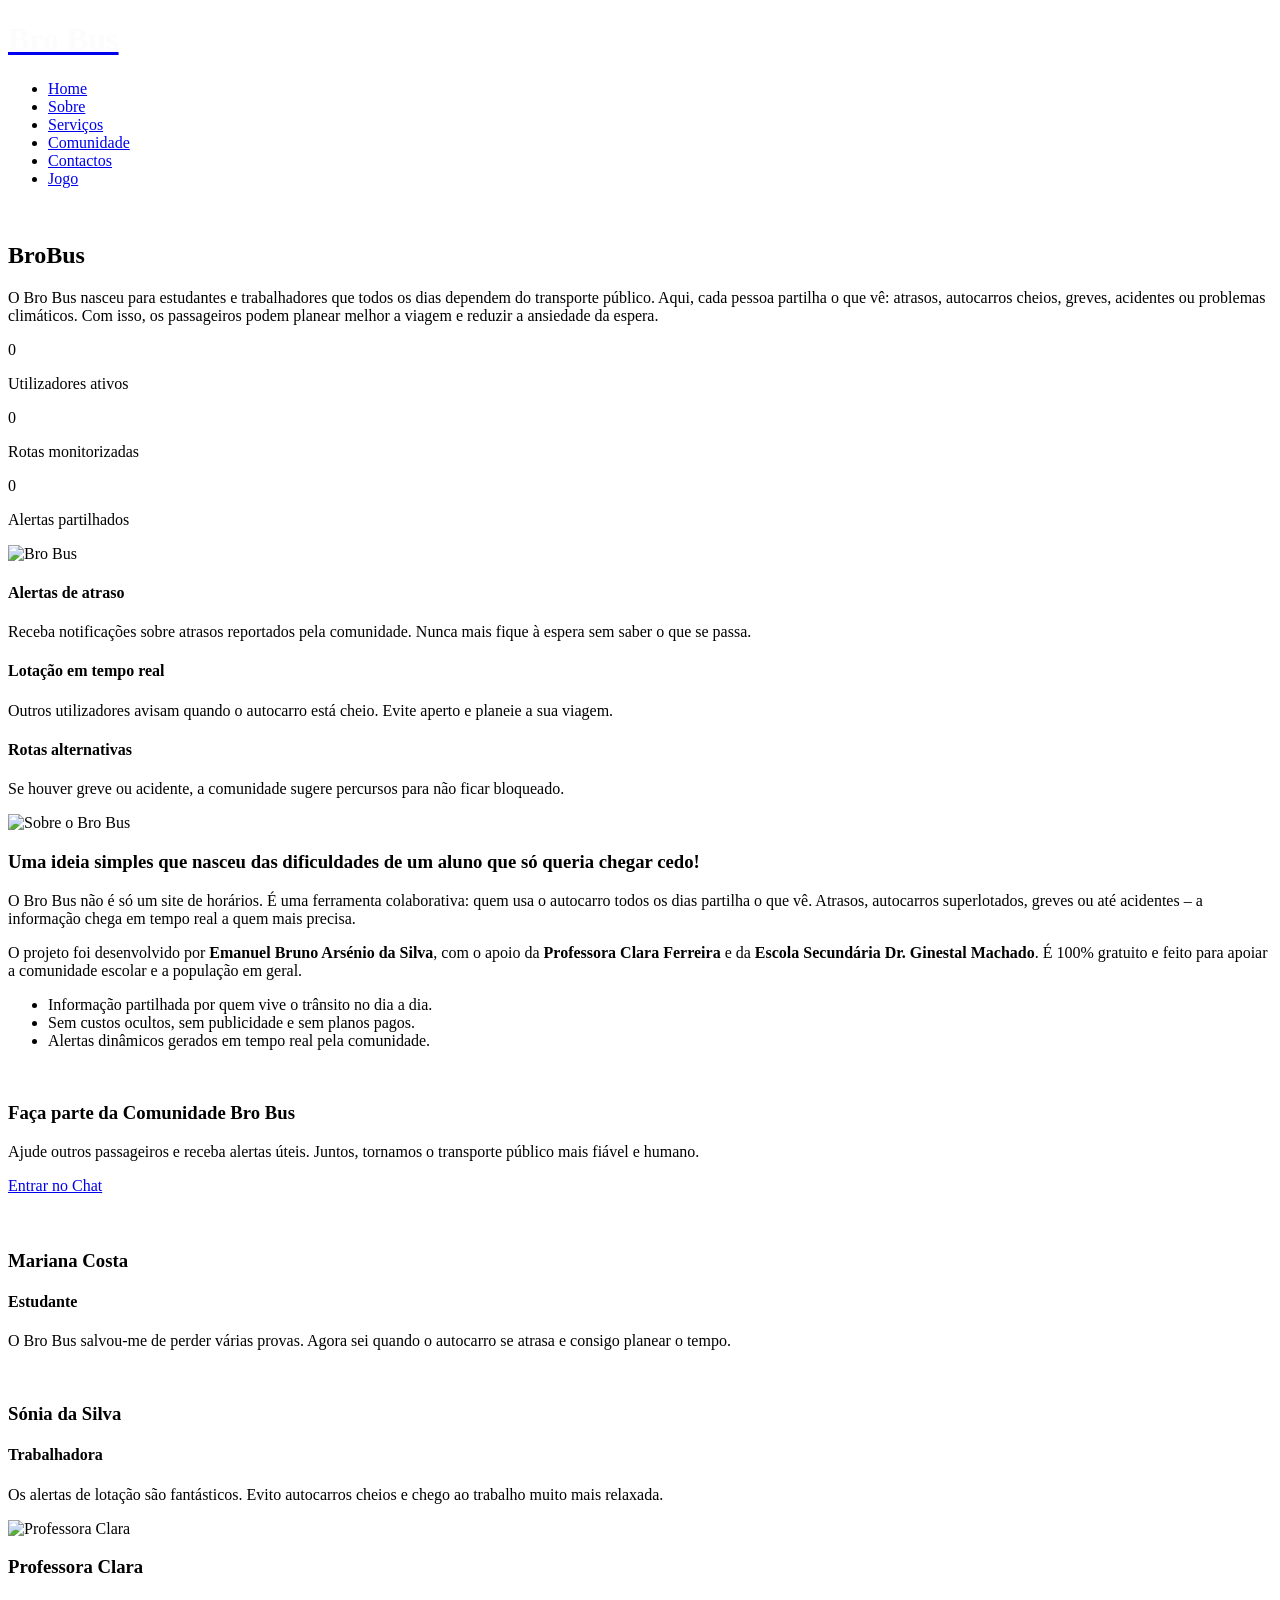
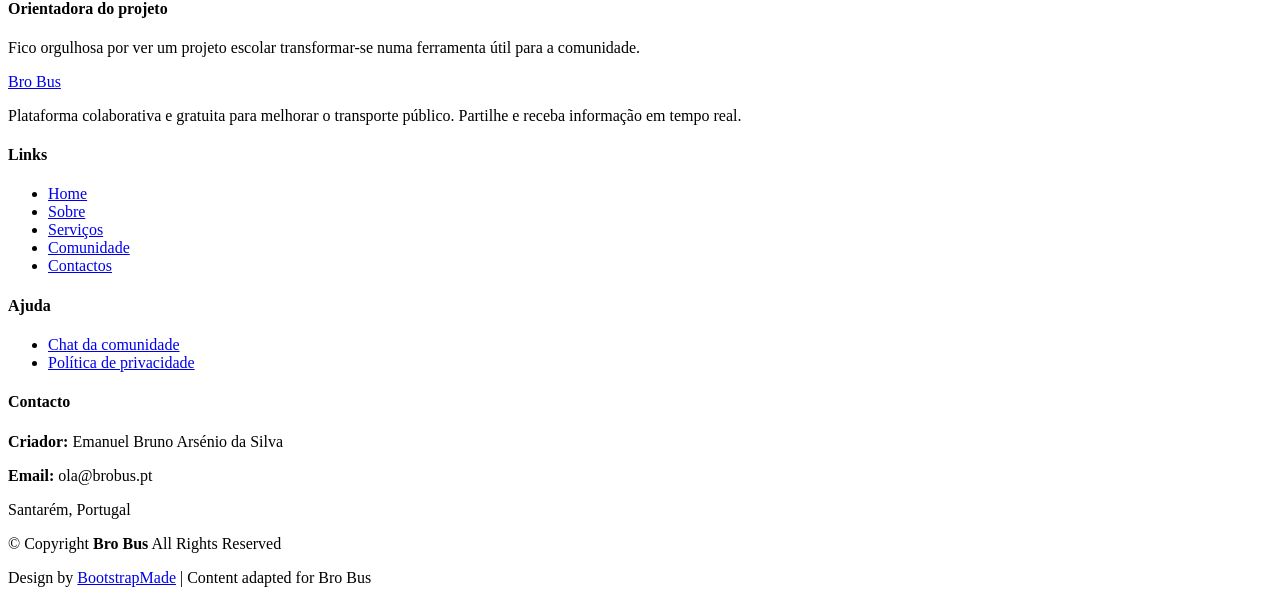
==== index.html @ 73ca7500 "Add files via upload" ====
<!DOCTYPE html>
<html lang="pt">
<head>
  <meta charset="utf-8">
  <meta content="width=device-width, initial-scale=1.0" name="viewport">
  <title>Bro Bus - Mobilidade colaborativa</title>
  <meta name="description" content="Bro Bus: plataforma colaborativa para partilhar informação sobre autocarros em tempo real. Gratuito e para todos.">
  <meta name="keywords" content="autocarro, atrasos, lotação, estudantes, trabalhadores, comunidade">

  <link href="assets/img/favicon.png" rel="icon">
  <link href="assets/img/apple-touch-icon.png" rel="apple-touch-icon">

  <link href="https://fonts.googleapis.com" rel="preconnect">
  <link href="https://fonts.gstatic.com" rel="preconnect" crossorigin>
  <link href="https://fonts.googleapis.com/css2?family=Roboto:ital,wght@0,100;0,300;0,400;0,500;0,700;0,900;1,100;1,300;1,400;1,500;1,700;1,900&family=Poppins:ital,wght@0,100;0,200;0,300;0,400;0,500;0,600;0,700;0,800;0,900;1,100;1,200;1,300;1,400;1,500;1,600;1,700;1,800;1,900&display=swap" rel="stylesheet">

  <link href="assets/vendor/bootstrap/css/bootstrap.min.css" rel="stylesheet">
  <link href="assets/vendor/bootstrap-icons/bootstrap-icons.css" rel="stylesheet">
  <link href="assets/vendor/aos/aos.css" rel="stylesheet">
  <link href="assets/vendor/fontawesome-free/css/all.min.css" rel="stylesheet">
  <link href="assets/vendor/glightbox/css/glightbox.min.css" rel="stylesheet">
  <link href="assets/vendor/swiper/swiper-bundle.min.css" rel="stylesheet">

  <link href="assets/css/main.css" rel="stylesheet">
</head>

<body class="index-page">

  <header id="header" class="header d-flex align-items-center fixed-top">
    <div class="container-fluid container-xl position-relative d-flex align-items-center">
      <a href="index.html" class="logo d-flex align-items-center me-auto">
        <h1 class="sitename" style="color: rgb(252, 252, 253);">Bro Bus</h1>
      </a>

      <nav id="navmenu" class="navmenu">
        <ul>
          <li><a href="index.html" class="active">Home</a></li>
          <li><a href="about.html">Sobre</a></li>
          <li><a href="services.html">Serviços</a></li>
          <li><a href="pricing.html">Comunidade</a></li>
          <li><a href="contact.html">Contactos</a></li>
          <li><a href="game.html">Jogo</a></li>
        </ul>
        <i class="mobile-nav-toggle d-xl-none bi bi-list"></i>
      </nav>
    </div>
  </header>

  <main class="main">

    <section id="hero" class="hero section dark-background">
      <img src="assets/img/world-dotted-map.png" alt="" class="hero-bg" data-aos="fade-in">
      <div class="container">
        <div class="row gy-4 d-flex justify-content-between">
          <div class="col-lg-6 order-2 order-lg-1 d-flex flex-column justify-content-center">
            <h2 data-aos="fade-up">BroBus</h2>
            <p data-aos="fade-up" data-aos-delay="100">O Bro Bus nasceu para estudantes e trabalhadores que todos os dias dependem do transporte público. Aqui, cada pessoa partilha o que vê: atrasos, autocarros cheios, greves, acidentes ou problemas climáticos. Com isso, os passageiros podem planear melhor a viagem e reduzir a ansiedade da espera.</p>
            <div class="row gy-4" data-aos="fade-up" data-aos-delay="300">
              <div class="col-lg-3 col-6">
                <div class="stats-item text-center w-100">
                  <span data-purecounter-start="0" data-purecounter-end="0" data-purecounter-duration="2" class="purecounter">0</span>
                  <p>Utilizadores ativos</p>
                </div>
              </div>
              <div class="col-lg-3 col-6">
                <div class="stats-item text-center w-100">
                  <span data-purecounter-start="0" data-purecounter-end="0" data-purecounter-duration="2" class="purecounter">0</span>
                  <p>Rotas monitorizadas</p>
                </div>
              </div>
              <div class="col-lg-3 col-6">
                <div class="stats-item text-center w-100">
                  <span data-purecounter-start="0" data-purecounter-end="0" data-purecounter-duration="2" class="purecounter">0</span>
                  <p>Alertas partilhados</p>
                </div>
              </div>
            </div>
          </div>
          <div class="col-lg-5 order-1 order-lg-2 hero-img" data-aos="zoom-out">
            <img src="assets/img/hero-img.svg" class="img-fluid" alt="Bro Bus">
          </div>
        </div>
      </div>
    </section>

    <section id="featured-services" class="featured-services section">
      <div class="container">
        <div class="row gy-4">
          <div class="col-lg-4 col-md-6 service-item d-flex" data-aos="fade-up" data-aos-delay="100">
            <div class="icon flex-shrink-0"><i class="fa-solid fa-bell"></i></div>
            <div>
              <h4 class="title">Alertas de atraso</h4>
              <p>Receba notificações sobre atrasos reportados pela comunidade. Nunca mais fique à espera sem saber o que se passa.</p>
              <a href="services.html" class="readmore stretched-link"><i class="bi bi-arrow-right"></i></a>
            </div>
          </div>
          <div class="col-lg-4 col-md-6 service-item d-flex" data-aos="fade-up" data-aos-delay="200">
            <div class="icon flex-shrink-0"><i class="fa-solid fa-people-group"></i></div>
            <div>
              <h4 class="title">Lotação em tempo real</h4>
              <p>Outros utilizadores avisam quando o autocarro está cheio. Evite aperto e planeie a sua viagem.</p>
              <a href="services.html" class="readmore stretched-link"><i class="bi bi-arrow-right"></i></a>
            </div>
          </div>
          <div class="col-lg-4 col-md-6 service-item d-flex" data-aos="fade-up" data-aos-delay="300">
            <div class="icon flex-shrink-0"><i class="fa-solid fa-route"></i></div>
            <div>
              <h4 class="title">Rotas alternativas</h4>
              <p>Se houver greve ou acidente, a comunidade sugere percursos para não ficar bloqueado.</p>
              <a href="services.html" class="readmore stretched-link"><i class="bi bi-arrow-right"></i></a>
            </div>
          </div>
        </div>
      </div>
    </section>

    <section id="about" class="about section">
      <div class="container">
        <div class="row gy-4">
          <div class="col-lg-6 position-relative align-self-start order-lg-last order-first" data-aos="fade-up" data-aos-delay="200">
            <img src="assets/img/about.jpg" class="img-fluid" alt="Sobre o Bro Bus">
          </div>
          <div class="col-lg-6 content order-last order-lg-first" data-aos="fade-up" data-aos-delay="100">
            <h3>Uma ideia simples que nasceu das dificuldades de um aluno que só queria chegar cedo!</h3>
            <p>
              O Bro Bus não é só um site de horários. É uma ferramenta colaborativa: quem usa o autocarro todos os dias partilha o que vê. Atrasos, autocarros superlotados, greves ou até acidentes – a informação chega em tempo real a quem mais precisa.
            </p>
            <p>
              O projeto foi desenvolvido por <strong>Emanuel Bruno Arsénio da Silva</strong>, com o apoio da <strong>Professora Clara Ferreira</strong> e da <strong>Escola Secundária Dr. Ginestal Machado</strong>. É 100% gratuito e feito para apoiar a comunidade escolar e a população em geral.
            </p>
            <ul>
              <li><i class="bi bi-diagram-3"></i> <span>Informação partilhada por quem vive o trânsito no dia a dia.</span></li>
              <li><i class="bi bi-fullscreen-exit"></i> <span>Sem custos ocultos, sem publicidade e sem planos pagos.</span></li>
              <li><i class="bi bi-broadcast"></i> <span>Alertas dinâmicos gerados em tempo real pela comunidade.</span></li>
            </ul>
          </div>
        </div>
      </div>
    </section>

    <section id="call-to-action" class="call-to-action section dark-background">
      <img src="assets/img/cta-bg.jpg" alt="">
      <div class="container">
        <div class="row justify-content-center" data-aos="zoom-in" data-aos-delay="100">
          <div class="col-xl-10">
            <div class="text-center">
              <h3>Faça parte da Comunidade Bro Bus</h3>
              <p>Ajude outros passageiros e receba alertas úteis. Juntos, tornamos o transporte público mais fiável e humano.</p>
              <a class="cta-btn" href="pricing.html">Entrar no Chat</a>
            </div>
          </div>
        </div>
      </div>
    </section>

    <section id="testimonials" class="testimonials section dark-background">
      <img src="assets/img/testimonials-bg.jpg" class="testimonials-bg" alt="">
      <div class="container" data-aos="fade-up" data-aos-delay="100">
        <div class="swiper init-swiper">
          <script type="application/json" class="swiper-config">
            {
              "loop": true,
              "speed": 600,
              "autoplay": {
                "delay": 5000
              },
              "slidesPerView": "auto",
              "pagination": {
                "el": ".swiper-pagination",
                "type": "bullets",
                "clickable": true
              }
            }
          </script>
          <div class="swiper-wrapper">
            <div class="swiper-slide">
              <div class="testimonial-item">
                <img src="assets/img/testimonials/testimonials-1.jpg" class="testimonial-img" alt="">
                <h3>Mariana Costa</h3>
                <h4>Estudante</h4>
                <div class="stars"><i class="bi bi-star-fill"></i><i class="bi bi-star-fill"></i><i class="bi bi-star-fill"></i><i class="bi bi-star-fill"></i><i class="bi bi-star-fill"></i></div>
                <p><i class="bi bi-quote quote-icon-left"></i> <span>O Bro Bus salvou-me de perder várias provas. Agora sei quando o autocarro se atrasa e consigo planear o tempo.</span> <i class="bi bi-quote quote-icon-right"></i></p>
              </div>
            </div>
            <div class="swiper-slide">
              <div class="testimonial-item">
                <img src="assets/img/testimonials/testimonials-2.jpg" class="testimonial-img" alt="">
                <h3>Sónia da Silva</h3>
                <h4>Trabalhadora</h4>
                <div class="stars"><i class="bi bi-star-fill"></i><i class="bi bi-star-fill"></i><i class="bi bi-star-fill"></i><i class="bi bi-star-fill"></i><i class="bi bi-star-fill"></i></div>
                <p><i class="bi bi-quote quote-icon-left"></i> <span>Os alertas de lotação são fantásticos. Evito autocarros cheios e chego ao trabalho muito mais relaxada.</span> <i class="bi bi-quote quote-icon-right"></i></p>
              </div>
            </div>
           <div class="swiper-slide">
              <div class="testimonial-item">
                <img src="assets/img/testimonials/clara,jpeg.jpeg" class="testimonial-img" alt="Professora Clara">
                <h3>Professora Clara</h3>
                <h4>Orientadora do projeto</h4>
                <div class="stars"><i class="bi bi-star-fill"></i><i class="bi bi-star-fill"></i><i class="bi bi-star-fill"></i><i class="bi bi-star-fill"></i><i class="bi bi-star-fill"></i></div>
                <p><i class="bi bi-quote quote-icon-left"></i> <span>Fico orgulhosa por ver um projeto escolar transformar-se numa ferramenta útil para a comunidade.</span> <i class="bi bi-quote quote-icon-right"></i></p>
              </div>
            
            </div>
          </div>
          <div class="swiper-pagination"></div>
        </div>
      </div>
    </section>

  </main>

  <footer id="footer" class="footer dark-background">
    <div class="container footer-top">
      <div class="row gy-4">
        <div class="col-lg-5 col-md-12 footer-about">
          <a href="index.html" class="logo d-flex align-items-center"><span class="sitename">Bro Bus</span></a>
          <p>Plataforma colaborativa e gratuita para melhorar o transporte público. Partilhe e receba informação em tempo real.</p>
          <div class="social-links d-flex mt-4">
            <a href="#"><i class="bi bi-twitter-x"></i></a>
            <a href="#"><i class="bi bi-facebook"></i></a>
            <a href="#"><i class="bi bi-instagram"></i></a>
          </div>
        </div>
        <div class="col-lg-2 col-6 footer-links">
          <h4>Links</h4>
          <ul>
            <li><a href="index.html">Home</a></li>
            <li><a href="about.html">Sobre</a></li>
            <li><a href="services.html">Serviços</a></li>
            <li><a href="pricing.html">Comunidade</a></li>
            <li><a href="contact.html">Contactos</a></li>
          </ul>
        </div>
        <div class="col-lg-2 col-6 footer-links">
          <h4>Ajuda</h4>
          <ul>
            <li><a href="pricing.html">Chat da comunidade</a></li>
            <li><a href="#">Política de privacidade</a></li>
          </ul>
        </div>
        <div class="col-lg-3 col-md-12 footer-contact text-center text-md-start">
          <h4>Contacto</h4>
          <p><strong>Criador:</strong> Emanuel Bruno Arsénio da Silva</p>
          <p><strong>Email:</strong> ola@brobus.pt</p>
          <p>Santarém, Portugal</p>
        </div>
      </div>
    </div>
    <div class="container copyright text-center mt-4">
      <p>© <span>Copyright</span> <strong class="px-1 sitename">Bro Bus</strong> <span>All Rights Reserved</span></p>
      <div class="credits">Design by <a href="https://bootstrapmade.com/">BootstrapMade</a> | Content adapted for Bro Bus</div>
    </div>
  </footer>

  <a href="#" id="scroll-top" class="scroll-top d-flex align-items-center justify-content-center"><i class="bi bi-arrow-up-short"></i></a>
  <div id="preloader"></div>

  <script src="assets/vendor/bootstrap/js/bootstrap.bundle.min.js"></script>
  <script src="assets/vendor/php-email-form/validate.js"></script>
  <script src="assets/vendor/aos/aos.js"></script>
  <script src="assets/vendor/purecounter/purecounter_vanilla.js"></script>
  <script src="assets/vendor/glightbox/js/glightbox.min.js"></script>
  <script src="assets/vendor/swiper/swiper-bundle.min.js"></script>
  <script src="assets/js/main.js"></script>

  <script>
    AOS.init();
    new PureCounter();
  </script>
</body>
</html>
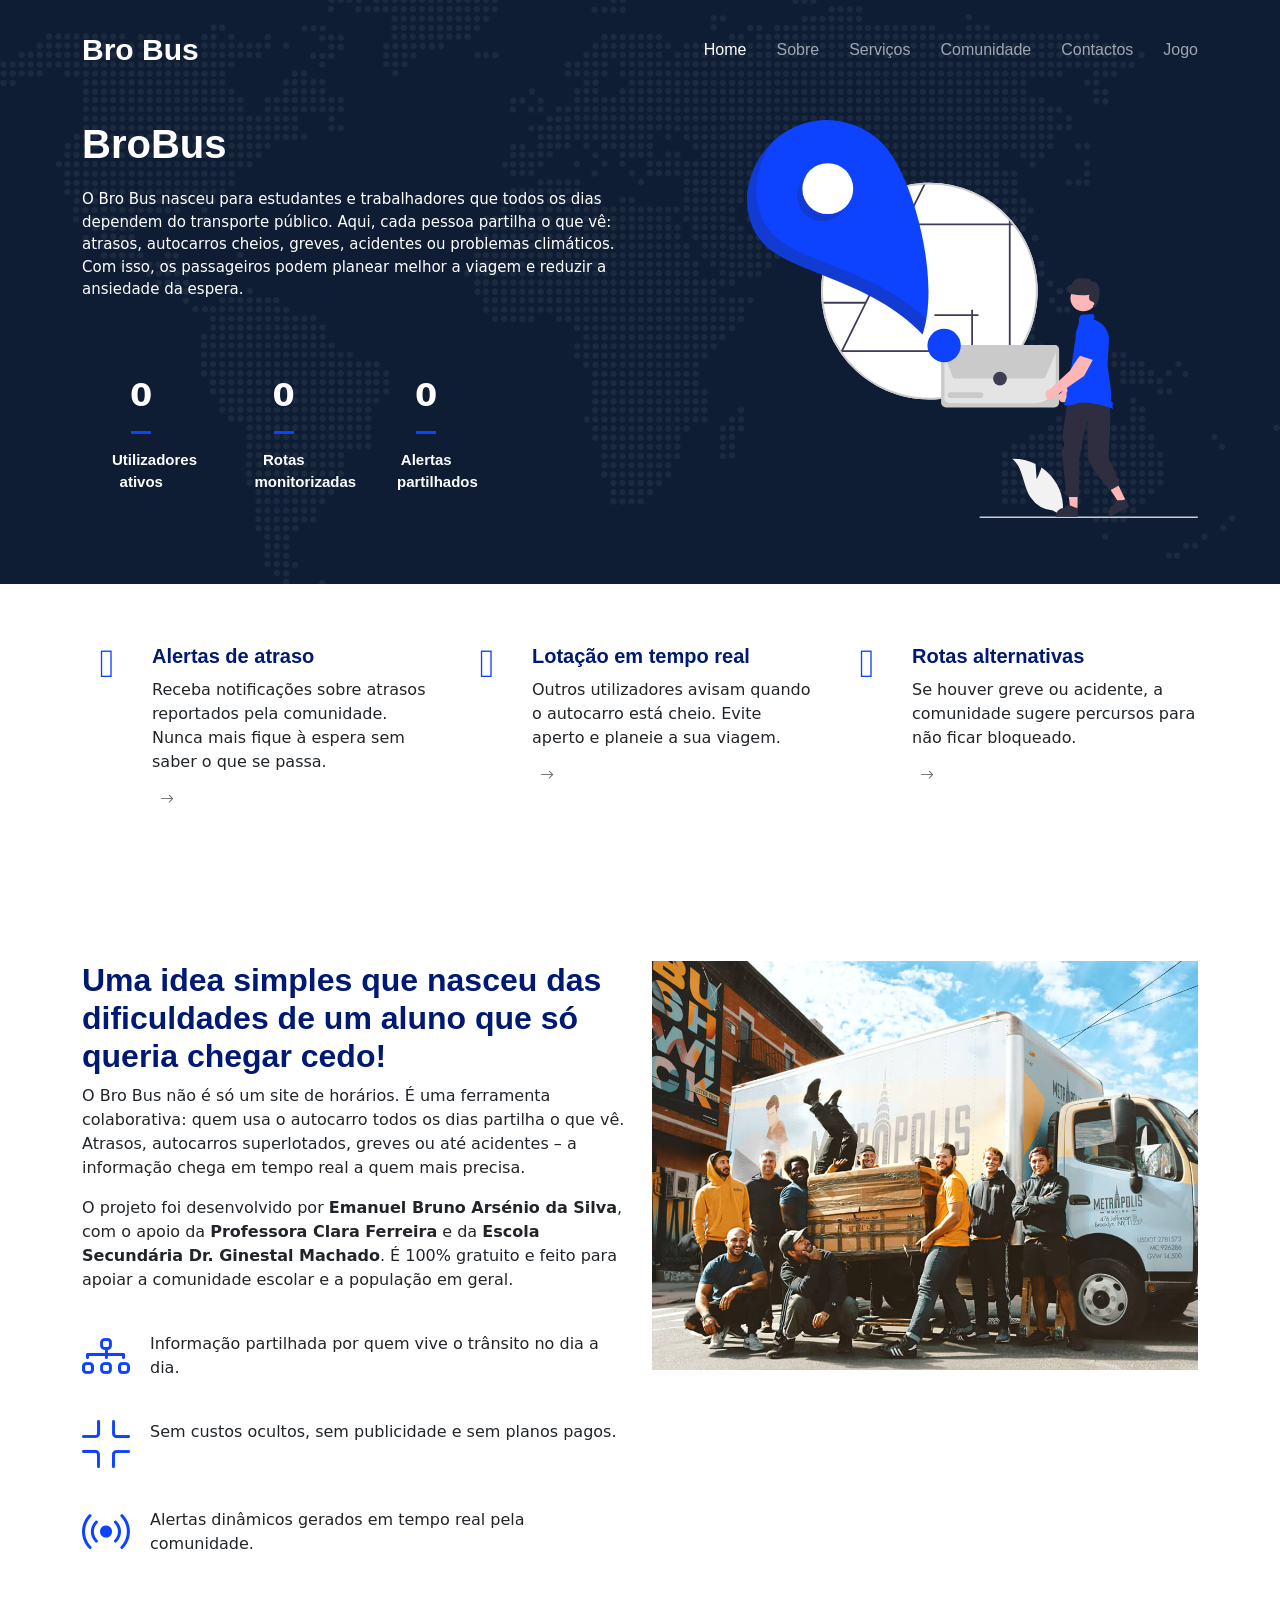
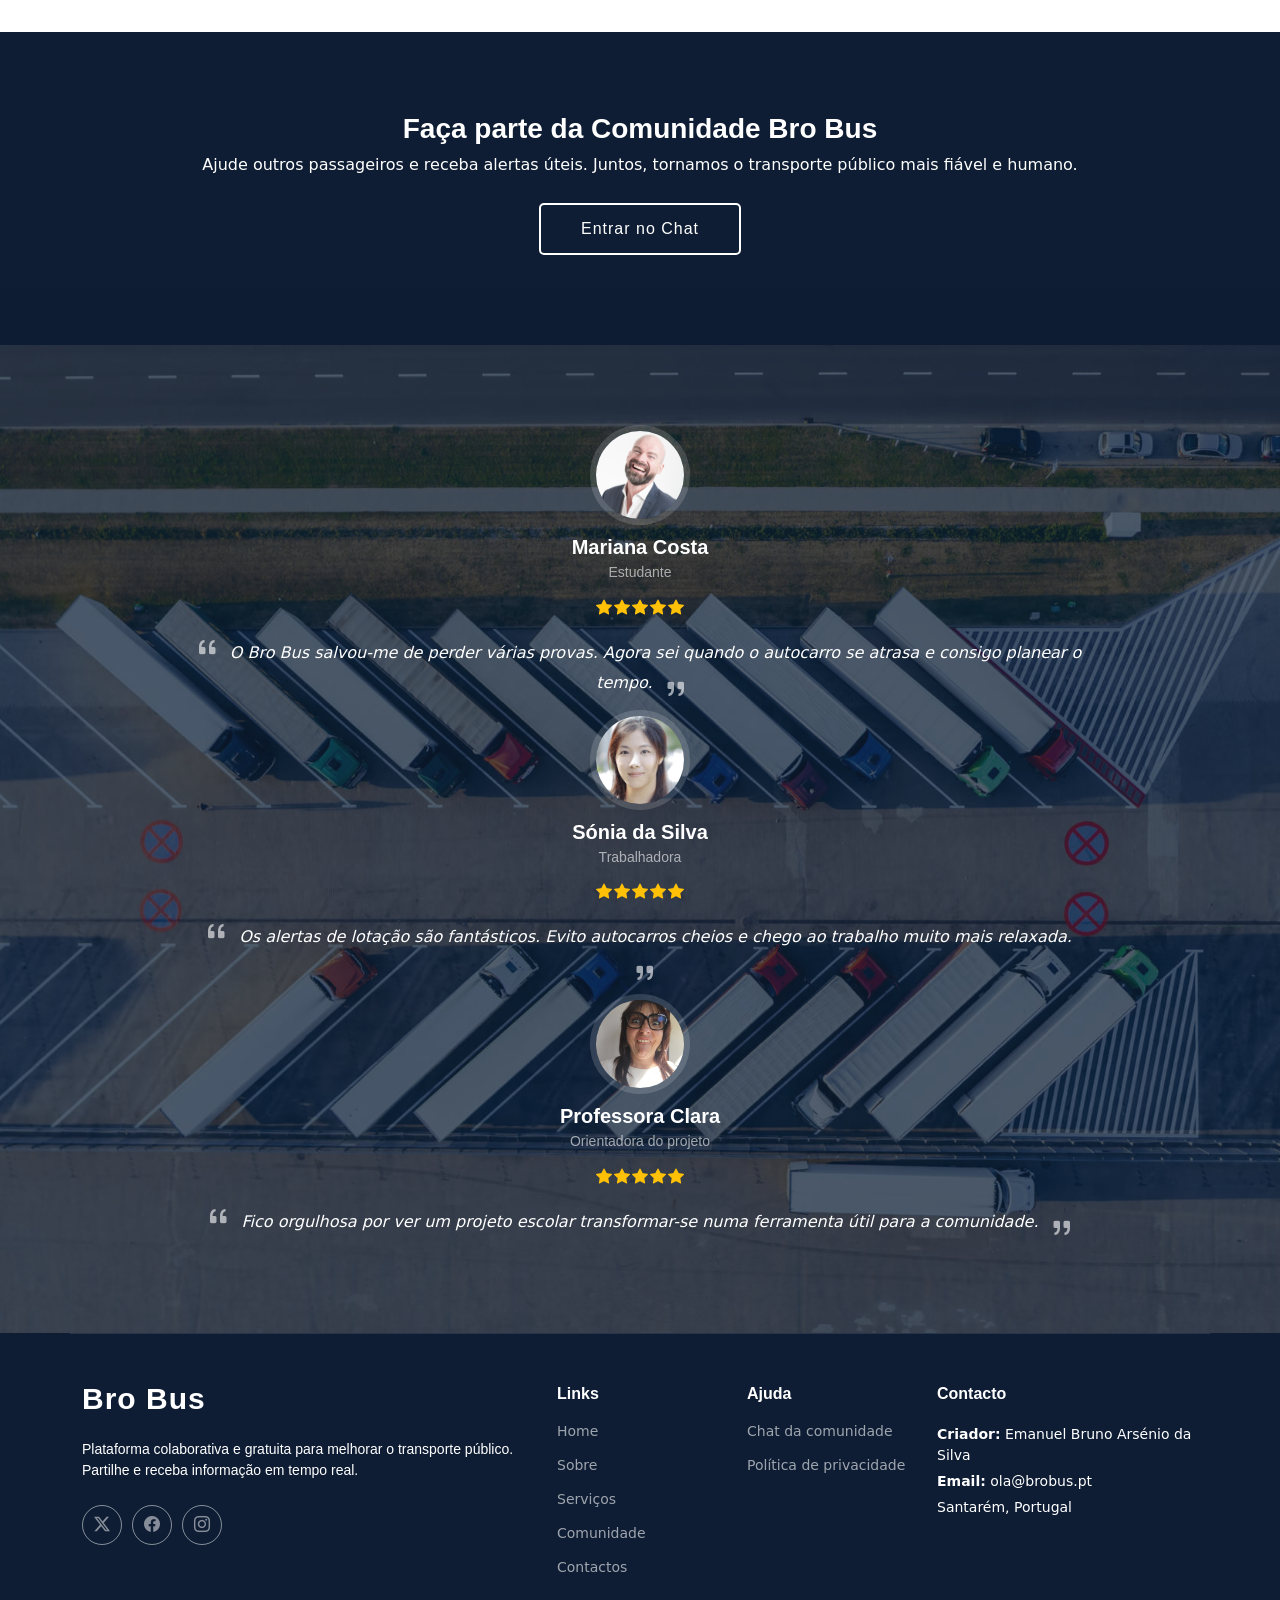
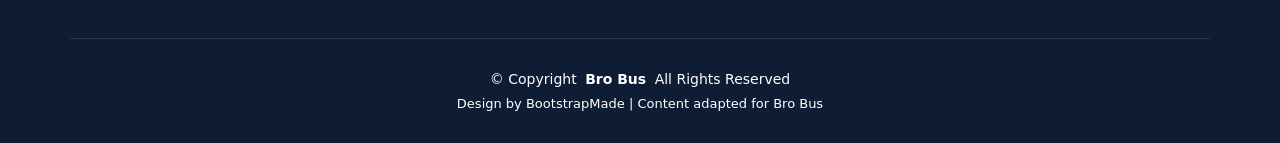
==== commit 3d4b6345: "Update index.html" ====
--- a/index.html
+++ b/index.html
@@ -7,21 +7,21 @@
   <meta name="description" content="Bro Bus: plataforma colaborativa para partilhar informação sobre autocarros em tempo real. Gratuito e para todos.">
   <meta name="keywords" content="autocarro, atrasos, lotação, estudantes, trabalhadores, comunidade">
 
-  <link href="assets/img/favicon.png" rel="icon">
-  <link href="assets/img/apple-touch-icon.png" rel="apple-touch-icon">
+  <link href="img/favicon.png" rel="icon">
+  <link href="img/apple-touch-icon.png" rel="apple-touch-icon">
 
   <link href="https://fonts.googleapis.com" rel="preconnect">
   <link href="https://fonts.gstatic.com" rel="preconnect" crossorigin>
   <link href="https://fonts.googleapis.com/css2?family=Roboto:ital,wght@0,100;0,300;0,400;0,500;0,700;0,900;1,100;1,300;1,400;1,500;1,700;1,900&family=Poppins:ital,wght@0,100;0,200;0,300;0,400;0,500;0,600;0,700;0,800;0,900;1,100;1,200;1,300;1,400;1,500;1,600;1,700;1,800;1,900&display=swap" rel="stylesheet">
 
-  <link href="assets/vendor/bootstrap/css/bootstrap.min.css" rel="stylesheet">
-  <link href="assets/vendor/bootstrap-icons/bootstrap-icons.css" rel="stylesheet">
-  <link href="assets/vendor/aos/aos.css" rel="stylesheet">
-  <link href="assets/vendor/fontawesome-free/css/all.min.css" rel="stylesheet">
-  <link href="assets/vendor/glightbox/css/glightbox.min.css" rel="stylesheet">
-  <link href="assets/vendor/swiper/swiper-bundle.min.css" rel="stylesheet">
-
-  <link href="assets/css/main.css" rel="stylesheet">
+  <link href="vendor/bootstrap/css/bootstrap.min.css" rel="stylesheet">
+  <link href="vendor/bootstrap-icons/bootstrap-icons.css" rel="stylesheet">
+  <link href="vendor/aos/aos.css" rel="stylesheet">
+  <link href="vendor/fontawesome-free/css/all.min.css" rel="stylesheet">
+  <link href="vendor/glightbox/css/glightbox.min.css" rel="stylesheet">
+  <link href="vendor/swiper/swiper-bundle.min.css" rel="stylesheet">
+
+  <link href="css/main.css" rel="stylesheet">
 </head>
 
 <body class="index-page">
@@ -49,7 +49,7 @@
   <main class="main">
 
     <section id="hero" class="hero section dark-background">
-      <img src="assets/img/world-dotted-map.png" alt="" class="hero-bg" data-aos="fade-in">
+      <img src="img/world-dotted-map.png" alt="" class="hero-bg" data-aos="fade-in">
       <div class="container">
         <div class="row gy-4 d-flex justify-content-between">
           <div class="col-lg-6 order-2 order-lg-1 d-flex flex-column justify-content-center">
@@ -77,7 +77,7 @@
             </div>
           </div>
           <div class="col-lg-5 order-1 order-lg-2 hero-img" data-aos="zoom-out">
-            <img src="assets/img/hero-img.svg" class="img-fluid" alt="Bro Bus">
+            <img src="img/hero-img.svg" class="img-fluid" alt="Bro Bus">
           </div>
         </div>
       </div>
@@ -118,10 +118,10 @@
       <div class="container">
         <div class="row gy-4">
           <div class="col-lg-6 position-relative align-self-start order-lg-last order-first" data-aos="fade-up" data-aos-delay="200">
-            <img src="assets/img/about.jpg" class="img-fluid" alt="Sobre o Bro Bus">
+            <img src="img/about.jpg" class="img-fluid" alt="Sobre o Bro Bus">
           </div>
           <div class="col-lg-6 content order-last order-lg-first" data-aos="fade-up" data-aos-delay="100">
-            <h3>Uma ideia simples que nasceu das dificuldades de um aluno que só queria chegar cedo!</h3>
+            <h3>Uma idea simples que nasceu das dificuldades de um aluno que só queria chegar cedo!</h3>
             <p>
               O Bro Bus não é só um site de horários. É uma ferramenta colaborativa: quem usa o autocarro todos os dias partilha o que vê. Atrasos, autocarros superlotados, greves ou até acidentes – a informação chega em tempo real a quem mais precisa.
             </p>
@@ -139,7 +139,7 @@
     </section>
 
     <section id="call-to-action" class="call-to-action section dark-background">
-      <img src="assets/img/cta-bg.jpg" alt="">
+      <img src="img/cta-bg.jpg" alt="">
       <div class="container">
         <div class="row justify-content-center" data-aos="zoom-in" data-aos-delay="100">
           <div class="col-xl-10">
@@ -154,7 +154,7 @@
     </section>
 
     <section id="testimonials" class="testimonials section dark-background">
-      <img src="assets/img/testimonials-bg.jpg" class="testimonials-bg" alt="">
+      <img src="img/testimonials-bg.jpg" class="testimonials-bg" alt="">
       <div class="container" data-aos="fade-up" data-aos-delay="100">
         <div class="swiper init-swiper">
           <script type="application/json" class="swiper-config">
@@ -175,7 +175,7 @@
           <div class="swiper-wrapper">
             <div class="swiper-slide">
               <div class="testimonial-item">
-                <img src="assets/img/testimonials/testimonials-1.jpg" class="testimonial-img" alt="">
+                <img src="img/testimonials/testimonials-1.jpg" class="testimonial-img" alt="">
                 <h3>Mariana Costa</h3>
                 <h4>Estudante</h4>
                 <div class="stars"><i class="bi bi-star-fill"></i><i class="bi bi-star-fill"></i><i class="bi bi-star-fill"></i><i class="bi bi-star-fill"></i><i class="bi bi-star-fill"></i></div>
@@ -184,22 +184,21 @@
             </div>
             <div class="swiper-slide">
               <div class="testimonial-item">
-                <img src="assets/img/testimonials/testimonials-2.jpg" class="testimonial-img" alt="">
+                <img src="img/testimonials/testimonials-2.jpg" class="testimonial-img" alt="">
                 <h3>Sónia da Silva</h3>
                 <h4>Trabalhadora</h4>
                 <div class="stars"><i class="bi bi-star-fill"></i><i class="bi bi-star-fill"></i><i class="bi bi-star-fill"></i><i class="bi bi-star-fill"></i><i class="bi bi-star-fill"></i></div>
                 <p><i class="bi bi-quote quote-icon-left"></i> <span>Os alertas de lotação são fantásticos. Evito autocarros cheios e chego ao trabalho muito mais relaxada.</span> <i class="bi bi-quote quote-icon-right"></i></p>
               </div>
             </div>
-           <div class="swiper-slide">
+            <div class="swiper-slide">
               <div class="testimonial-item">
-                <img src="assets/img/testimonials/clara,jpeg.jpeg" class="testimonial-img" alt="Professora Clara">
+                <img src="img/testimonials/clara,jpeg.jpeg" class="testimonial-img" alt="Professora Clara">
                 <h3>Professora Clara</h3>
                 <h4>Orientadora do projeto</h4>
                 <div class="stars"><i class="bi bi-star-fill"></i><i class="bi bi-star-fill"></i><i class="bi bi-star-fill"></i><i class="bi bi-star-fill"></i><i class="bi bi-star-fill"></i></div>
                 <p><i class="bi bi-quote quote-icon-left"></i> <span>Fico orgulhosa por ver um projeto escolar transformar-se numa ferramenta útil para a comunidade.</span> <i class="bi bi-quote quote-icon-right"></i></p>
               </div>
-            
             </div>
           </div>
           <div class="swiper-pagination"></div>
@@ -255,17 +254,17 @@
   <a href="#" id="scroll-top" class="scroll-top d-flex align-items-center justify-content-center"><i class="bi bi-arrow-up-short"></i></a>
   <div id="preloader"></div>
 
-  <script src="assets/vendor/bootstrap/js/bootstrap.bundle.min.js"></script>
-  <script src="assets/vendor/php-email-form/validate.js"></script>
-  <script src="assets/vendor/aos/aos.js"></script>
-  <script src="assets/vendor/purecounter/purecounter_vanilla.js"></script>
-  <script src="assets/vendor/glightbox/js/glightbox.min.js"></script>
-  <script src="assets/vendor/swiper/swiper-bundle.min.js"></script>
-  <script src="assets/js/main.js"></script>
+  <script src="vendor/bootstrap/js/bootstrap.bundle.min.js"></script>
+  <script src="vendor/php-email-form/validate.js"></script>
+  <script src="vendor/aos/aos.js"></script>
+  <script src="vendor/purecounter/purecounter_vanilla.js"></script>
+  <script src="vendor/glightbox/js/glightbox.min.js"></script>
+  <script src="vendor/swiper/swiper-bundle.min.js"></script>
+  <script src="js/main.js"></script>
 
   <script>
     AOS.init();
     new PureCounter();
   </script>
 </body>
-</html>+</html>
--- a/css/main.css
+++ b/css/main.css
@@ -0,0 +1,2010 @@
+/**
+* Template Name: Logis
+* Template URL: https://bootstrapmade.com/logis-bootstrap-logistics-website-template/
+* Updated: Aug 07 2024 with Bootstrap v5.3.3
+* Author: BootstrapMade.com
+* License: https://bootstrapmade.com/license/
+*/
+
+/*--------------------------------------------------------------
+# Font & Color Variables
+# Help: https://bootstrapmade.com/color-system/
+--------------------------------------------------------------*/
+/* Fonts */
+:root {
+  --default-font: "Roboto",  system-ui, -apple-system, "Segoe UI", Roboto, "Helvetica Neue", Arial, "Noto Sans", "Liberation Sans", sans-serif, "Apple Color Emoji", "Segoe UI Emoji", "Segoe UI Symbol", "Noto Color Emoji";
+  --heading-font: "Poppins",  sans-serif;
+  --nav-font: "Poppins",  sans-serif;
+}
+
+/* Global Colors - The following color variables are used throughout the website. Updating them here will change the color scheme of the entire website */
+:root { 
+  --background-color: #ffffff; /* Background color for the entire website, including individual sections */
+  --default-color: #212529; /* Default color used for the majority of the text content across the entire website */
+  --heading-color: #001973; /* Color for headings, subheadings and title throughout the website */
+  --accent-color: #0d42ff; /* Accent color that represents your brand on the website. It's used for buttons, links, and other elements that need to stand out */
+  --surface-color: #ffffff; /* The surface color is used as a background of boxed elements within sections, such as cards, icon boxes, or other elements that require a visual separation from the global background. */
+  --contrast-color: #ffffff; /* Contrast color for text, ensuring readability against backgrounds of accent, heading, or default colors. */
+}
+
+/* Nav Menu Colors - The following color variables are used specifically for the navigation menu. They are separate from the global colors to allow for more customization options */
+:root {
+  --nav-color: rgba(255, 255, 255, 0.6);  /* The default color of the main navmenu links */
+  --nav-hover-color: #ffffff; /* Applied to main navmenu links when they are hovered over or active */
+  --nav-mobile-background-color: #ffffff; /* Used as the background color for mobile navigation menu */
+  --nav-dropdown-background-color: #ffffff; /* Used as the background color for dropdown items that appear when hovering over primary navigation items */
+  --nav-dropdown-color: #212529; /* Used for navigation links of the dropdown items in the navigation menu. */
+  --nav-dropdown-hover-color: #0d42ff; /* Similar to --nav-hover-color, this color is applied to dropdown navigation links when they are hovered over. */
+}
+
+/* Color Presets - These classes override global colors when applied to any section or element, providing reuse of the sam color scheme. */
+
+.light-background {
+  --background-color: #f7f9fc;
+  --surface-color: #ffffff;
+}
+
+.dark-background {
+  --background-color: #0e1d34;
+  --default-color: #ffffff;
+  --heading-color: #ffffff;
+  --surface-color: #19335c;
+  --contrast-color: #ffffff;
+}
+
+/* Smooth scroll */
+:root {
+  scroll-behavior: smooth;
+}
+
+/*--------------------------------------------------------------
+# General Styling & Shared Classes
+--------------------------------------------------------------*/
+body {
+  color: var(--default-color);
+  background-color: var(--background-color);
+  font-family: var(--default-font);
+}
+
+a {
+  color: var(--accent-color);
+  text-decoration: none;
+  transition: 0.3s;
+}
+
+a:hover {
+  color: color-mix(in srgb, var(--accent-color), transparent 25%);
+  text-decoration: none;
+}
+
+h1,
+h2,
+h3,
+h4,
+h5,
+h6 {
+  color: var(--heading-color);
+  font-family: var(--heading-font);
+}
+
+/* Pulsating Play Button
+------------------------------*/
+.pulsating-play-btn {
+  width: 94px;
+  height: 94px;
+  background: radial-gradient(var(--accent-color) 50%, color-mix(in srgb, var(--accent-color), transparent 75%) 52%);
+  border-radius: 50%;
+  display: block;
+  position: relative;
+  overflow: hidden;
+}
+
+.pulsating-play-btn:before {
+  content: "";
+  position: absolute;
+  width: 120px;
+  height: 120px;
+  animation-delay: 0s;
+  animation: pulsate-play-btn 2s;
+  animation-direction: forwards;
+  animation-iteration-count: infinite;
+  animation-timing-function: steps;
+  opacity: 1;
+  border-radius: 50%;
+  border: 5px solid color-mix(in srgb, var(--accent-color), transparent 30%);
+  top: -15%;
+  left: -15%;
+  background: rgba(198, 16, 0, 0);
+}
+
+.pulsating-play-btn:after {
+  content: "";
+  position: absolute;
+  left: 50%;
+  top: 50%;
+  transform: translateX(-40%) translateY(-50%);
+  width: 0;
+  height: 0;
+  border-top: 10px solid transparent;
+  border-bottom: 10px solid transparent;
+  border-left: 15px solid #fff;
+  z-index: 100;
+  transition: all 400ms cubic-bezier(0.55, 0.055, 0.675, 0.19);
+}
+
+.pulsating-play-btn:hover:before {
+  content: "";
+  position: absolute;
+  left: 50%;
+  top: 50%;
+  transform: translateX(-40%) translateY(-50%);
+  width: 0;
+  height: 0;
+  border: none;
+  border-top: 10px solid transparent;
+  border-bottom: 10px solid transparent;
+  border-left: 15px solid #fff;
+  z-index: 200;
+  animation: none;
+  border-radius: 0;
+}
+
+.pulsating-play-btn:hover:after {
+  border-left: 15px solid var(--accent-color);
+  transform: scale(20);
+}
+
+@keyframes pulsate-play-btn {
+  0% {
+    transform: scale(0.6, 0.6);
+    opacity: 1;
+  }
+
+  100% {
+    transform: scale(1, 1);
+    opacity: 0;
+  }
+}
+
+/* PHP Email Form Messages
+------------------------------*/
+.php-email-form .error-message {
+  display: none;
+  background: #df1529;
+  color: #ffffff;
+  text-align: left;
+  padding: 15px;
+  margin-bottom: 24px;
+  font-weight: 600;
+}
+
+.php-email-form .sent-message {
+  display: none;
+  color: #ffffff;
+  background: #059652;
+  text-align: center;
+  padding: 15px;
+  margin-bottom: 24px;
+  font-weight: 600;
+}
+
+.php-email-form .loading {
+  display: none;
+  background: var(--surface-color);
+  text-align: center;
+  padding: 15px;
+  margin-bottom: 24px;
+}
+
+.php-email-form .loading:before {
+  content: "";
+  display: inline-block;
+  border-radius: 50%;
+  width: 24px;
+  height: 24px;
+  margin: 0 10px -6px 0;
+  border: 3px solid var(--accent-color);
+  border-top-color: var(--surface-color);
+  animation: php-email-form-loading 1s linear infinite;
+}
+
+@keyframes php-email-form-loading {
+  0% {
+    transform: rotate(0deg);
+  }
+
+  100% {
+    transform: rotate(360deg);
+  }
+}
+
+/*--------------------------------------------------------------
+# Global Header
+--------------------------------------------------------------*/
+.header {
+  --background-color: rgba(255, 255, 255, 0);
+  --heading-color: #ffffff;
+  color: var(--default-color);
+  background-color: var(--background-color);
+  padding: 20px 0;
+  transition: all 0.5s;
+  z-index: 997;
+}
+
+.header .logo {
+  line-height: 1;
+}
+
+.header .logo img {
+  max-height: 36px;
+  margin-right: 8px;
+}
+
+.header .logo h1 {
+  font-size: 30px;
+  margin: 0;
+  font-weight: 700;
+  color: var(--heading-color);
+}
+
+.header .btn-getstarted,
+.header .btn-getstarted:focus {
+  color: var(--contrast-color);
+  background: var(--accent-color);
+  font-size: 14px;
+  padding: 8px 25px;
+  margin: 0 0 0 30px;
+  border-radius: 4px;
+  transition: 0.3s;
+}
+
+.header .btn-getstarted:hover,
+.header .btn-getstarted:focus:hover {
+  color: var(--contrast-color);
+  background: color-mix(in srgb, var(--accent-color), transparent 15%);
+}
+
+@media (max-width: 1200px) {
+  .header .logo {
+    order: 1;
+  }
+
+  .header .btn-getstarted {
+    order: 2;
+    margin: 0 15px 0 0;
+    padding: 6px 15px;
+  }
+
+  .header .navmenu {
+    order: 3;
+  }
+}
+
+.scrolled .header {
+  padding: 10px 0;
+  box-shadow: 0px 0 18px rgba(0, 0, 0, 0.1);
+}
+
+/* Global Header on Scroll
+------------------------------*/
+.scrolled .header {
+  --background-color: rgba(14, 29, 52, 0.9);
+}
+
+/*--------------------------------------------------------------
+# Navigation Menu
+--------------------------------------------------------------*/
+/* Navmenu - Desktop */
+@media (min-width: 1200px) {
+  .navmenu {
+    padding: 0;
+  }
+
+  .navmenu ul {
+    margin: 0;
+    padding: 0;
+    display: flex;
+    list-style: none;
+    align-items: center;
+  }
+
+  .navmenu li {
+    position: relative;
+  }
+
+  .navmenu a,
+  .navmenu a:focus {
+    color: var(--nav-color);
+    padding: 18px 15px;
+    font-size: 16px;
+    font-family: var(--nav-font);
+    font-weight: 400;
+    display: flex;
+    align-items: center;
+    justify-content: space-between;
+    white-space: nowrap;
+    transition: 0.3s;
+  }
+
+  .navmenu a i,
+  .navmenu a:focus i {
+    font-size: 12px;
+    line-height: 0;
+    margin-left: 5px;
+    transition: 0.3s;
+  }
+
+  .navmenu li:last-child a {
+    padding-right: 0;
+  }
+
+  .navmenu li:hover>a,
+  .navmenu .active,
+  .navmenu .active:focus {
+    color: var(--nav-hover-color);
+  }
+
+  .navmenu .dropdown ul {
+    margin: 0;
+    padding: 10px 0;
+    background: var(--nav-dropdown-background-color);
+    display: block;
+    position: absolute;
+    visibility: hidden;
+    left: 14px;
+    top: 130%;
+    opacity: 0;
+    transition: 0.3s;
+    border-radius: 4px;
+    z-index: 99;
+    box-shadow: 0px 0px 30px rgba(0, 0, 0, 0.1);
+  }
+
+  .navmenu .dropdown ul li {
+    min-width: 200px;
+  }
+
+  .navmenu .dropdown ul a {
+    padding: 10px 20px;
+    font-size: 15px;
+    text-transform: none;
+    color: var(--nav-dropdown-color);
+  }
+
+  .navmenu .dropdown ul a i {
+    font-size: 12px;
+  }
+
+  .navmenu .dropdown ul a:hover,
+  .navmenu .dropdown ul .active:hover,
+  .navmenu .dropdown ul li:hover>a {
+    color: var(--nav-dropdown-hover-color);
+  }
+
+  .navmenu .dropdown:hover>ul {
+    opacity: 1;
+    top: 100%;
+    visibility: visible;
+  }
+
+  .navmenu .dropdown .dropdown ul {
+    top: 0;
+    left: -90%;
+    visibility: hidden;
+  }
+
+  .navmenu .dropdown .dropdown:hover>ul {
+    opacity: 1;
+    top: 0;
+    left: -100%;
+    visibility: visible;
+  }
+}
+
+/* Navmenu - Mobile */
+@media (max-width: 1199px) {
+  .mobile-nav-toggle {
+    color: var(--nav-color);
+    font-size: 28px;
+    line-height: 0;
+    margin-right: 10px;
+    cursor: pointer;
+    transition: color 0.3s;
+  }
+
+  .navmenu {
+    padding: 0;
+    z-index: 9997;
+  }
+
+  .navmenu ul {
+    display: none;
+    list-style: none;
+    position: absolute;
+    inset: 60px 20px 20px 20px;
+    padding: 10px 0;
+    margin: 0;
+    border-radius: 6px;
+    background-color: var(--nav-mobile-background-color);
+    overflow-y: auto;
+    transition: 0.3s;
+    z-index: 9998;
+    box-shadow: 0px 0px 30px rgba(0, 0, 0, 0.1);
+  }
+
+  .navmenu a,
+  .navmenu a:focus {
+    color: var(--nav-dropdown-color);
+    padding: 10px 20px;
+    font-family: var(--nav-font);
+    font-size: 17px;
+    font-weight: 500;
+    display: flex;
+    align-items: center;
+    justify-content: space-between;
+    white-space: nowrap;
+    transition: 0.3s;
+  }
+
+  .navmenu a i,
+  .navmenu a:focus i {
+    font-size: 12px;
+    line-height: 0;
+    margin-left: 5px;
+    width: 30px;
+    height: 30px;
+    display: flex;
+    align-items: center;
+    justify-content: center;
+    border-radius: 50%;
+    transition: 0.3s;
+    background-color: color-mix(in srgb, var(--accent-color), transparent 90%);
+  }
+
+  .navmenu a i:hover,
+  .navmenu a:focus i:hover {
+    background-color: var(--accent-color);
+    color: var(--contrast-color);
+  }
+
+  .navmenu a:hover,
+  .navmenu .active,
+  .navmenu .active:focus {
+    color: var(--nav-dropdown-hover-color);
+  }
+
+  .navmenu .active i,
+  .navmenu .active:focus i {
+    background-color: var(--accent-color);
+    color: var(--contrast-color);
+    transform: rotate(180deg);
+  }
+
+  .navmenu .dropdown ul {
+    position: static;
+    display: none;
+    z-index: 99;
+    padding: 10px 0;
+    margin: 10px 20px;
+    background-color: var(--nav-dropdown-background-color);
+    border: 1px solid color-mix(in srgb, var(--default-color), transparent 90%);
+    box-shadow: none;
+    transition: all 0.5s ease-in-out;
+  }
+
+  .navmenu .dropdown ul ul {
+    background-color: rgba(33, 37, 41, 0.1);
+  }
+
+  .navmenu .dropdown>.dropdown-active {
+    display: block;
+    background-color: rgba(33, 37, 41, 0.03);
+  }
+
+  .mobile-nav-active {
+    overflow: hidden;
+  }
+
+  .mobile-nav-active .mobile-nav-toggle {
+    color: #fff;
+    position: absolute;
+    font-size: 32px;
+    top: 15px;
+    right: 15px;
+    margin-right: 0;
+    z-index: 9999;
+  }
+
+  .mobile-nav-active .navmenu {
+    position: fixed;
+    overflow: hidden;
+    inset: 0;
+    background: rgba(33, 37, 41, 0.8);
+    transition: 0.3s;
+  }
+
+  .mobile-nav-active .navmenu>ul {
+    display: block;
+  }
+}
+
+/*--------------------------------------------------------------
+# Global Footer
+--------------------------------------------------------------*/
+.footer {
+  color: var(--default-color);
+  background-color: var(--background-color);
+  font-size: 14px;
+  position: relative;
+}
+
+.footer .footer-top {
+  padding-top: 50px;
+  border-top: 1px solid color-mix(in srgb, var(--default-color), transparent 90%);
+}
+
+.footer .footer-about .logo {
+  line-height: 1;
+  margin-bottom: 25px;
+}
+
+.footer .footer-about .logo img {
+  max-height: 40px;
+  margin-right: 6px;
+}
+
+.footer .footer-about .logo span {
+  color: var(--heading-color);
+  font-size: 30px;
+  font-weight: 700;
+  letter-spacing: 1px;
+  font-family: var(--heading-font);
+}
+
+.footer .footer-about p {
+  font-size: 14px;
+  font-family: var(--heading-font);
+}
+
+.footer .social-links a {
+  display: flex;
+  align-items: center;
+  justify-content: center;
+  width: 40px;
+  height: 40px;
+  border-radius: 50%;
+  border: 1px solid color-mix(in srgb, var(--default-color), transparent 50%);
+  font-size: 16px;
+  color: color-mix(in srgb, var(--default-color), transparent 50%);
+  margin-right: 10px;
+  transition: 0.3s;
+}
+
+.footer .social-links a:hover {
+  color: var(--default-color);
+  border-color: var(--default-color);
+}
+
+.footer h4 {
+  font-size: 16px;
+  font-weight: bold;
+  position: relative;
+  padding-bottom: 12px;
+}
+
+.footer .footer-links {
+  margin-bottom: 30px;
+}
+
+.footer .footer-links ul {
+  list-style: none;
+  padding: 0;
+  margin: 0;
+}
+
+.footer .footer-links ul i {
+  padding-right: 2px;
+  font-size: 12px;
+  line-height: 0;
+}
+
+.footer .footer-links ul li {
+  padding: 10px 0;
+  display: flex;
+  align-items: center;
+}
+
+.footer .footer-links ul li:first-child {
+  padding-top: 0;
+}
+
+.footer .footer-links ul a {
+  color: color-mix(in srgb, var(--default-color), transparent 40%);
+  display: inline-block;
+  line-height: 1;
+}
+
+.footer .footer-links ul a:hover {
+  color: var(--default-color);
+}
+
+.footer .footer-contact p {
+  margin-bottom: 5px;
+}
+
+.footer .copyright {
+  padding-top: 30px;
+  padding-bottom: 30px;
+  border-top: 1px solid color-mix(in srgb, var(--heading-color), transparent 90%);
+}
+
+.footer .copyright p {
+  margin-bottom: 0;
+}
+
+.footer .credits {
+  margin-top: 4px;
+  font-size: 13px;
+}
+
+.footer .credits a {
+  color: var(--default-color);
+}
+
+/*--------------------------------------------------------------
+# Preloader
+--------------------------------------------------------------*/
+#preloader {
+  position: fixed;
+  inset: 0;
+  z-index: 9999;
+  overflow: hidden;
+  background-color: var(--background-color);
+  transition: all 0.6s ease-out;
+  width: 100%;
+  height: 100vh;
+}
+
+#preloader:before,
+#preloader:after {
+  content: "";
+  position: absolute;
+  border: 4px solid var(--accent-color);
+  border-radius: 50%;
+  animation: animate-preloader 2s cubic-bezier(0, 0.2, 0.8, 1) infinite;
+}
+
+#preloader:after {
+  animation-delay: -0.5s;
+}
+
+@keyframes animate-preloader {
+  0% {
+    width: 10px;
+    height: 10px;
+    top: calc(50% - 5px);
+    left: calc(50% - 5px);
+    opacity: 1;
+  }
+
+  100% {
+    width: 72px;
+    height: 72px;
+    top: calc(50% - 36px);
+    left: calc(50% - 36px);
+    opacity: 0;
+  }
+}
+
+/*--------------------------------------------------------------
+# Scroll Top Button
+--------------------------------------------------------------*/
+.scroll-top {
+  position: fixed;
+  visibility: hidden;
+  opacity: 0;
+  right: 15px;
+  bottom: 15px;
+  z-index: 99999;
+  background-color: var(--accent-color);
+  width: 40px;
+  height: 40px;
+  border-radius: 4px;
+  transition: all 0.4s;
+}
+
+.scroll-top i {
+  font-size: 24px;
+  color: var(--contrast-color);
+  line-height: 0;
+}
+
+.scroll-top:hover {
+  background-color: color-mix(in srgb, var(--accent-color), transparent 20%);
+  color: var(--contrast-color);
+}
+
+.scroll-top.active {
+  visibility: visible;
+  opacity: 1;
+}
+
+/*--------------------------------------------------------------
+# Disable aos animation delay on mobile devices
+--------------------------------------------------------------*/
+@media screen and (max-width: 768px) {
+  [data-aos-delay] {
+    transition-delay: 0 !important;
+  }
+}
+
+/*--------------------------------------------------------------
+# Global Page Titles & Breadcrumbs
+--------------------------------------------------------------*/
+.page-title {
+  color: var(--default-color);
+  background-color: var(--background-color);
+  background-size: cover;
+  background-position: center;
+  background-repeat: no-repeat;
+  padding: 160px 0 80px 0;
+  text-align: center;
+  position: relative;
+}
+
+.page-title:before {
+  content: "";
+  background-color: color-mix(in srgb, var(--background-color), transparent 30%);
+  position: absolute;
+  inset: 0;
+}
+
+.page-title h1 {
+  font-size: 42px;
+  font-weight: 700;
+  margin-bottom: 10px;
+}
+
+.page-title .breadcrumbs ol {
+  display: flex;
+  flex-wrap: wrap;
+  list-style: none;
+  justify-content: center;
+  padding: 0;
+  margin: 0;
+  font-size: 16px;
+  font-weight: 400;
+}
+
+.page-title .breadcrumbs ol a {
+  color: color-mix(in srgb, var(--default-color), transparent 50%);
+}
+
+.page-title .breadcrumbs ol a:hover {
+  color: var(--contrast-color);
+}
+
+.page-title .breadcrumbs ol li+li {
+  padding-left: 10px;
+}
+
+.page-title .breadcrumbs ol li+li::before {
+  content: "/";
+  display: inline-block;
+  padding-right: 10px;
+  color: color-mix(in srgb, var(--default-color), transparent 50%);
+}
+
+/*--------------------------------------------------------------
+# Global Sections
+--------------------------------------------------------------*/
+section,
+.section {
+  color: var(--default-color);
+  background-color: var(--background-color);
+  padding: 60px 0;
+  scroll-margin-top: 100px;
+  overflow: clip;
+}
+
+@media (max-width: 1199px) {
+
+  section,
+  .section {
+    scroll-margin-top: 66px;
+  }
+}
+
+/*--------------------------------------------------------------
+# Global Section Titles
+--------------------------------------------------------------*/
+.section-title {
+  text-align: center;
+  padding: 30px 0;
+  margin-bottom: 30px;
+  position: relative;
+}
+
+.section-title h2 {
+  font-size: 32px;
+  font-weight: 700;
+  text-transform: uppercase;
+  margin-bottom: 20px;
+  padding-bottom: 0;
+  position: relative;
+  z-index: 2;
+}
+
+.section-title span {
+  position: absolute;
+  top: 4px;
+  color: color-mix(in srgb, var(--heading-color), transparent 95%);
+  left: 0;
+  right: 0;
+  z-index: 1;
+  font-weight: 700;
+  font-size: 52px;
+  text-transform: uppercase;
+  line-height: 1;
+}
+
+.section-title p {
+  margin-bottom: 0;
+  position: relative;
+  z-index: 2;
+}
+
+@media (max-width: 575px) {
+  .section-title h2 {
+    font-size: 28px;
+    margin-bottom: 15px;
+  }
+
+  .section-title span {
+    font-size: 38px;
+  }
+}
+
+/*--------------------------------------------------------------
+# Hero Section
+--------------------------------------------------------------*/
+.hero {
+  width: 100%;
+  min-height: 50vh;
+  position: relative;
+  padding: 120px 0 60px 0;
+}
+
+.hero .hero-bg {
+  position: absolute;
+  inset: 0;
+  display: block;
+  width: 100%;
+  height: 100%;
+  object-fit: cover;
+  z-index: 1;
+}
+
+.hero .container {
+  position: relative;
+  z-index: 3;
+}
+
+.hero h2 {
+  margin-bottom: 20px;
+  padding: 0;
+  font-size: 40px;
+  font-weight: 700;
+}
+
+@media (max-width: 575px) {
+  .hero h2 {
+    font-size: 30px;
+  }
+}
+
+.hero p {
+  font-size: 15px;
+  font-weight: 400;
+  margin-bottom: 40px;
+}
+
+.hero form {
+  background: color-mix(in srgb, var(--default-color) 5%, white 90%);
+  padding: 10px;
+  border-radius: 10px;
+}
+
+.hero form .form-control {
+  padding-top: 18px;
+  padding-bottom: 18px;
+  padding-left: 20px;
+  padding-right: 20px;
+  border: none;
+  margin-right: 10px;
+  border: none !important;
+  background: none !important;
+}
+
+.hero form .form-control:hover,
+.hero form .form-control:focus {
+  outline: none;
+  box-shadow: none;
+}
+
+.hero form .btn-primary {
+  color: var(--contrast-color);
+  background-color: var(--accent-color);
+  flex-shrink: 0;
+  padding: 0 25px;
+}
+
+.hero form .btn-primary:hover {
+  background-color: color-mix(in srgb, var(--accent-color), transparent 15%);
+}
+
+.hero .stats-item {
+  padding: 30px;
+  width: 100%;
+}
+
+.hero .stats-item span {
+  font-size: 32px;
+  display: block;
+  font-weight: 700;
+  margin-bottom: 15px;
+  padding-bottom: 15px;
+  position: relative;
+}
+
+.hero .stats-item span:after {
+  content: "";
+  position: absolute;
+  display: block;
+  width: 20px;
+  height: 3px;
+  background: var(--accent-color);
+  left: 0;
+  right: 0;
+  bottom: 0;
+  margin: auto;
+}
+
+.hero .stats-item p {
+  padding: 0;
+  margin: 0;
+  font-family: var(--heading-font);
+  font-size: 15px;
+  font-weight: 600;
+}
+
+/*--------------------------------------------------------------
+# Featured Services Section
+--------------------------------------------------------------*/
+.featured-services .service-item {
+  position: relative;
+  height: 100%;
+  margin-bottom: 30px;
+}
+
+.featured-services .service-item .icon {
+  margin-right: 20px;
+}
+
+.featured-services .service-item .icon i {
+  color: var(--accent-color);
+  font-size: 40px;
+  transition: 0.3s;
+}
+
+.featured-services .service-item:hover .icon i {
+  color: var(--accent-color);
+}
+
+.featured-services .service-item .title {
+  color: var(--heading-color);
+  font-weight: 700;
+  margin-bottom: 10px;
+  font-size: 20px;
+  transition: 0.3s;
+}
+
+.featured-services .service-item .description {
+  font-size: 15px;
+  color: color-mix(in srgb, var(--default-color), transparent 30%);
+  margin-bottom: 10px;
+}
+
+.featured-services .service-item .readmore {
+  display: flex;
+  align-items: center;
+  color: color-mix(in srgb, var(--default-color), transparent 30%);
+  transition: 0.3s;
+  font-weight: 700;
+  font-size: 14px;
+}
+
+.featured-services .service-item .readmore i {
+  margin-left: 8px;
+}
+
+.featured-services .service-item:hover .title,
+.featured-services .service-item:hover .readmore,
+.featured-services .service-item:hover .icon i {
+  color: var(--accent-color);
+}
+
+/*--------------------------------------------------------------
+# About Section
+--------------------------------------------------------------*/
+.about .content h3 {
+  font-size: 2rem;
+  font-weight: 700;
+}
+
+.about .content ul {
+  list-style: none;
+  padding: 0;
+}
+
+.about .content ul li {
+  display: flex;
+  align-items: flex-start;
+  margin-top: 40px;
+}
+
+.about .content ul i {
+  flex-shrink: 0;
+  font-size: 48px;
+  color: var(--accent-color);
+  margin-right: 20px;
+  line-height: 0;
+}
+
+.about .content ul h5 {
+  font-size: 18px;
+  font-weight: 700;
+}
+
+.about .content ul p {
+  font-size: 15px;
+}
+
+.about .content p:last-child {
+  margin-bottom: 0;
+}
+
+.about .pulsating-play-btn {
+  position: absolute;
+  left: calc(50% - 47px);
+  top: calc(50% - 47px);
+}
+
+/*--------------------------------------------------------------
+# Services Section
+--------------------------------------------------------------*/
+.services .card {
+  background-color: var(--surface-color);
+  color: var(--default-color);
+  border: 1px solid color-mix(in srgb, var(--default-color), transparent 85%);
+  position: relative;
+  border-radius: 0;
+  height: 100%;
+}
+
+.services .card .card-img {
+  overflow: hidden;
+  margin-bottom: 15px;
+  border-radius: 0;
+}
+
+.services .card .card-img img {
+  transition: 0.3s ease-in-out;
+}
+
+.services .card h3 {
+  font-weight: 700;
+  font-size: 18px;
+  margin-bottom: 5px;
+  padding: 10px 30px;
+  text-transform: uppercase;
+}
+
+.services .card a {
+  color: var(--heading-color);
+  transition: 0.3;
+}
+
+.services .card a:hover {
+  color: var(--accent-color);
+}
+
+.services .card p {
+  padding: 0 30px;
+  margin-bottom: 30px;
+  color: color-mix(in srgb, var(--default-color), transparent 40%);
+  font-size: 15px;
+}
+
+.services .card:hover .card-img img {
+  transform: scale(1.1);
+}
+
+/*--------------------------------------------------------------
+# Call To Action Section
+--------------------------------------------------------------*/
+.call-to-action {
+  padding: 80px 0;
+  position: relative;
+  clip-path: inset(0);
+}
+
+.call-to-action img {
+  position: fixed;
+  top: 0;
+  left: 0;
+  display: block;
+  width: 100%;
+  height: 100%;
+  object-fit: cover;
+  z-index: 1;
+}
+
+.call-to-action:before {
+  content: "";
+  background: color-mix(in srgb, var(--background-color), transparent 20%);
+  position: absolute;
+  inset: 0;
+  z-index: 2;
+}
+
+.call-to-action .container {
+  position: relative;
+  z-index: 3;
+}
+
+.call-to-action h3 {
+  font-size: 28px;
+  font-weight: 700;
+  color: var(--default-color);
+}
+
+.call-to-action p {
+  color: var(--default-color);
+}
+
+.call-to-action .cta-btn {
+  font-family: var(--heading-font);
+  font-weight: 500;
+  font-size: 16px;
+  letter-spacing: 1px;
+  display: inline-block;
+  padding: 12px 40px;
+  border-radius: 5px;
+  transition: 0.5s;
+  margin: 10px;
+  border: 2px solid var(--contrast-color);
+  color: var(--contrast-color);
+}
+
+.call-to-action .cta-btn:hover {
+  background: var(--accent-color);
+  border: 2px solid var(--accent-color);
+}
+
+/*--------------------------------------------------------------
+# Features Section
+--------------------------------------------------------------*/
+.features .features-item {
+  color: color-mix(in srgb, var(--default-color), transparent 20%);
+}
+
+.features .features-item+.features-item {
+  margin-top: 100px;
+}
+
+@media (max-width: 640px) {
+  .features .features-item+.features-item {
+    margin-top: 40px;
+  }
+}
+
+.features .features-item h3 {
+  font-weight: 700;
+  font-size: 26px;
+}
+
+.features .features-item ul {
+  list-style: none;
+  padding: 0;
+}
+
+.features .features-item ul li {
+  padding-bottom: 10px;
+  display: flex;
+  align-items: center;
+}
+
+.features .features-item ul li:last-child {
+  padding-bottom: 0;
+}
+
+.features .features-item ul i {
+  font-size: 20px;
+  padding-right: 4px;
+  color: var(--accent-color);
+}
+
+.features .features-item p:last-child {
+  margin-bottom: 0;
+}
+
+/*--------------------------------------------------------------
+# Pricing Section
+--------------------------------------------------------------*/
+.pricing .pricing-item {
+  background-color: var(--surface-color);
+  box-shadow: 0 3px 20px -2px rgba(0, 0, 0, 0.1);
+  border-top: 4px solid var(--background-color);
+  padding: 60px 40px;
+  height: 100%;
+  border-radius: 5px;
+}
+
+.pricing h3 {
+  font-weight: 600;
+  margin-bottom: 15px;
+  font-size: 20px;
+}
+
+.pricing h4 {
+  color: var(--accent-color);
+  font-size: 48px;
+  font-weight: 400;
+  font-family: var(--heading-font);
+  margin-bottom: 0;
+}
+
+.pricing h4 sup {
+  font-size: 28px;
+}
+
+.pricing h4 span {
+  color: color-mix(in srgb, var(--default-color), transparent 50%);
+  font-size: 18px;
+}
+
+.pricing ul {
+  padding: 20px 0;
+  list-style: none;
+  color: color-mix(in srgb, var(--default-color), transparent 30%);
+  text-align: left;
+  line-height: 20px;
+}
+
+.pricing ul li {
+  padding: 10px 0;
+  display: flex;
+  align-items: center;
+}
+
+.pricing ul i {
+  color: #059652;
+  font-size: 24px;
+  padding-right: 3px;
+}
+
+.pricing ul .na {
+  color: color-mix(in srgb, var(--default-color), transparent 60%);
+}
+
+.pricing ul .na i {
+  color: color-mix(in srgb, var(--default-color), transparent 60%);
+}
+
+.pricing ul .na span {
+  text-decoration: line-through;
+}
+
+.pricing .buy-btn {
+  color: var(--accent-color);
+  display: inline-block;
+  padding: 8px 35px 10px 35px;
+  border-radius: 50px;
+  transition: none;
+  font-size: 16px;
+  font-weight: 500;
+  font-family: var(--heading-font);
+  transition: 0.3s;
+  border: 1px solid var(--accent-color);
+}
+
+.pricing .buy-btn:hover {
+  background: var(--accent-color);
+  color: var(--contrast-color);
+}
+
+.pricing .featured {
+  border-top-color: var(--accent-color);
+}
+
+.pricing .featured .buy-btn {
+  background: var(--accent-color);
+  color: var(--contrast-color);
+}
+
+@media (max-width: 992px) {
+  .pricing .box {
+    max-width: 60%;
+    margin: 0 auto 30px auto;
+  }
+}
+
+@media (max-width: 767px) {
+  .pricing .box {
+    max-width: 80%;
+    margin: 0 auto 30px auto;
+  }
+}
+
+@media (max-width: 420px) {
+  .pricing .box {
+    max-width: 100%;
+    margin: 0 auto 30px auto;
+  }
+}
+
+/*--------------------------------------------------------------
+# Testimonials Section
+--------------------------------------------------------------*/
+.testimonials {
+  padding: 80px 0;
+  position: relative;
+}
+
+.testimonials:before {
+  content: "";
+  background: color-mix(in srgb, var(--background-color), transparent 30%);
+  position: absolute;
+  inset: 0;
+  z-index: 2;
+}
+
+.testimonials .testimonials-bg {
+  position: absolute;
+  inset: 0;
+  display: block;
+  width: 100%;
+  height: 100%;
+  object-fit: cover;
+  z-index: 1;
+}
+
+.testimonials .container {
+  position: relative;
+  z-index: 3;
+}
+
+.testimonials .testimonials-carousel,
+.testimonials .testimonials-slider {
+  overflow: hidden;
+}
+
+.testimonials .testimonial-item {
+  text-align: center;
+}
+
+.testimonials .testimonial-item .testimonial-img {
+  width: 100px;
+  height: 100px;
+  aspect-ratio: 1 / 1;
+  object-fit: cover;
+  display: block;
+  border-radius: 50%;
+  border: 6px solid color-mix(in srgb, var(--default-color), transparent 85%);
+  margin: 0 auto;
+}
+
+.testimonials .testimonial-item h3 {
+  font-size: 20px;
+  font-weight: bold;
+  margin: 10px 0 5px 0;
+}
+
+.testimonials .testimonial-item h4 {
+  font-size: 14px;
+  margin: 0 0 15px 0;
+  color: color-mix(in srgb, var(--default-color), transparent 40%);
+}
+
+.testimonials .testimonial-item .stars {
+  margin-bottom: 15px;
+}
+
+.testimonials .testimonial-item .stars i {
+  color: #ffc107;
+  margin: 0 1px;
+}
+
+.testimonials .testimonial-item .quote-icon-left,
+.testimonials .testimonial-item .quote-icon-right {
+  color: color-mix(in srgb, var(--default-color), transparent 40%);
+  font-size: 26px;
+  line-height: 0;
+}
+
+.testimonials .testimonial-item .quote-icon-left {
+  display: inline-block;
+  left: -5px;
+  position: relative;
+}
+
+.testimonials .testimonial-item .quote-icon-right {
+  display: inline-block;
+  right: -5px;
+  position: relative;
+  top: 10px;
+  transform: scale(-1, -1);
+}
+
+.testimonials .testimonial-item p {
+  font-style: italic;
+  margin: 0 auto 15px auto;
+}
+
+.testimonials .swiper-wrapper {
+  height: auto;
+}
+
+.testimonials .swiper-pagination {
+  margin-top: 20px;
+  position: relative;
+}
+
+.testimonials .swiper-pagination .swiper-pagination-bullet {
+  width: 12px;
+  height: 12px;
+  background-color: color-mix(in srgb, var(--default-color), transparent 50%);
+  opacity: 0.5;
+}
+
+.testimonials .swiper-pagination .swiper-pagination-bullet-active {
+  background-color: var(--default-color);
+  opacity: 1;
+}
+
+@media (min-width: 992px) {
+  .testimonials .testimonial-item p {
+    width: 80%;
+  }
+}
+
+/*--------------------------------------------------------------
+# Faq Section
+--------------------------------------------------------------*/
+.faq .faq-container {
+  margin-top: 15px;
+}
+
+.faq .faq-container .faq-item {
+  position: relative;
+  padding: 20px;
+  margin-bottom: 20px;
+  background-color: color-mix(in srgb, var(--default-color), transparent 96%);
+  overflow: hidden;
+  transition: 0.3s;
+}
+
+.faq .faq-container .faq-item:last-child {
+  margin-bottom: 0;
+}
+
+.faq .faq-container .faq-item h3 {
+  font-weight: 600;
+  font-size: 18px;
+  line-height: 24px;
+  margin: 0 30px 0 32px;
+  transition: 0.3s;
+  cursor: pointer;
+}
+
+.faq .faq-container .faq-item h3 span {
+  color: var(--accent-color);
+  padding-right: 5px;
+}
+
+.faq .faq-container .faq-item h3:hover {
+  color: var(--accent-color);
+}
+
+.faq .faq-container .faq-item .faq-content {
+  display: grid;
+  grid-template-rows: 0fr;
+  transition: 0.3s ease-in-out;
+  visibility: hidden;
+  opacity: 0;
+}
+
+.faq .faq-container .faq-item .faq-content p {
+  margin-bottom: 0;
+  overflow: hidden;
+}
+
+.faq .faq-container .faq-item .faq-icon {
+  position: absolute;
+  top: 22px;
+  left: 20px;
+  font-size: 20px;
+  line-height: 0;
+  transition: 0.3s;
+  color: var(--accent-color);
+}
+
+.faq .faq-container .faq-item .faq-toggle {
+  position: absolute;
+  top: 20px;
+  right: 20px;
+  font-size: 16px;
+  line-height: 0;
+  transition: 0.3s;
+  cursor: pointer;
+}
+
+.faq .faq-container .faq-item .faq-toggle:hover {
+  color: var(--accent-color);
+}
+
+.faq .faq-container .faq-active {
+  background-color: var(--heading-color);
+  transition: 0.3s;
+}
+
+.faq .faq-container .faq-active h3,
+.faq .faq-container .faq-active h3:hover,
+.faq .faq-container .faq-active .faq-toggle,
+.faq .faq-container .faq-active .faq-icon,
+.faq .faq-container .faq-active .faq-content {
+  color: var(--contrast-color);
+}
+
+.faq .faq-container .faq-active .faq-content {
+  grid-template-rows: 1fr;
+  visibility: visible;
+  opacity: 1;
+  padding-top: 10px;
+}
+
+.faq .faq-container .faq-active .faq-toggle {
+  transform: rotate(90deg);
+}
+
+/*--------------------------------------------------------------
+# Stats Section
+--------------------------------------------------------------*/
+.stats .stats-item {
+  padding: 30px;
+  width: 100%;
+}
+
+.stats .stats-item span {
+  color: var(--heading-color);
+  font-size: 48px;
+  display: block;
+  font-weight: 700;
+  margin-bottom: 20px;
+  padding-bottom: 20px;
+  position: relative;
+}
+
+.stats .stats-item span:after {
+  content: "";
+  position: absolute;
+  display: block;
+  width: 25px;
+  height: 3px;
+  background: var(--accent-color);
+  left: 0;
+  right: 0;
+  bottom: 0;
+  margin: auto;
+}
+
+.stats .stats-item p {
+  color: color-mix(in srgb, var(--default-color), transparent 40%);
+  padding: 0;
+  margin: 0;
+  font-family: var(--heading-font);
+  font-weight: 500;
+}
+
+/*--------------------------------------------------------------
+# Team Section
+--------------------------------------------------------------*/
+.team .member {
+  background-color: var(--surface-color);
+  border: 1px solid color-mix(in srgb, var(--default-color), transparent 90%);
+  text-align: center;
+  margin-bottom: 20px;
+}
+
+.team .member img {
+  margin: -1px -1px 30px -1px;
+}
+
+.team .member .member-content {
+  padding: 0 20px 30px 20px;
+}
+
+.team .member h4 {
+  font-weight: 700;
+  margin-bottom: 2px;
+  font-size: 18px;
+}
+
+.team .member span {
+  font-style: italic;
+  display: block;
+  font-size: 13px;
+  color: color-mix(in srgb, var(--default-color), transparent 20%);
+}
+
+.team .member p {
+  padding-top: 10px;
+  font-size: 14px;
+  font-style: italic;
+  color: color-mix(in srgb, var(--default-color), transparent 40%);
+}
+
+.team .member .social {
+  margin-top: 15px;
+}
+
+.team .member .social a {
+  color: color-mix(in srgb, var(--default-color), transparent 60%);
+  transition: 0.3s;
+}
+
+.team .member .social a:hover {
+  color: var(--accent-color);
+}
+
+.team .member .social i {
+  font-size: 18px;
+  margin: 0 2px;
+}
+
+/*--------------------------------------------------------------
+# Service Details Section
+--------------------------------------------------------------*/
+.service-details .services-list {
+  background-color: var(--surface-color);
+  padding: 10px 30px;
+  border: 1px solid color-mix(in srgb, var(--default-color), transparent 90%);
+  margin-bottom: 20px;
+}
+
+.service-details .services-list a {
+  display: block;
+  line-height: 1;
+  padding: 8px 0 8px 15px;
+  border-left: 3px solid color-mix(in srgb, var(--default-color), transparent 70%);
+  margin: 20px 0;
+  color: color-mix(in srgb, var(--default-color), transparent 20%);
+  transition: 0.3s;
+}
+
+.service-details .services-list a.active {
+  color: var(--heading-color);
+  font-weight: 700;
+  border-color: var(--accent-color);
+}
+
+.service-details .services-list a:hover {
+  border-color: var(--accent-color);
+}
+
+.service-details .services-img {
+  margin-bottom: 20px;
+}
+
+.service-details h3 {
+  font-size: 26px;
+  font-weight: 700;
+}
+
+.service-details h4 {
+  font-size: 20px;
+  font-weight: 700;
+}
+
+.service-details p {
+  font-size: 15px;
+}
+
+.service-details ul {
+  list-style: none;
+  padding: 0;
+  font-size: 15px;
+}
+
+.service-details ul li {
+  padding: 5px 0;
+  display: flex;
+  align-items: center;
+}
+
+.service-details ul i {
+  font-size: 20px;
+  margin-right: 8px;
+  color: var(--accent-color);
+}
+
+/*--------------------------------------------------------------
+# Alt Pricing Section
+--------------------------------------------------------------*/
+.alt-pricing .pricing-item {
+  background-color: var(--surface-color);
+  box-shadow: 0 3px 20px -2px rgba(0, 0, 0, 0.1);
+  padding-bottom: 30px;
+  position: relative;
+}
+
+.alt-pricing .pricing-item h3 {
+  font-weight: 700;
+  margin-bottom: 0;
+  font-size: 24px;
+}
+
+.alt-pricing .pricing-item h4 {
+  font-size: 48px;
+  color: var(--accent-color);
+  font-weight: 400;
+  font-family: var(--heading-font);
+  margin-bottom: 25px;
+  text-align: center;
+}
+
+.alt-pricing .pricing-item h4 sup {
+  font-size: 28px;
+}
+
+.alt-pricing .pricing-item h4 span {
+  color: color-mix(in srgb, var(--default-color), transparent 60%);
+  font-size: 18px;
+}
+
+.alt-pricing .pricing-item ul {
+  padding: 20px 0;
+  list-style: none;
+  color: color-mix(in srgb, var(--default-color), transparent 40%);
+  text-align: left;
+  line-height: 20px;
+}
+
+.alt-pricing .pricing-item ul li {
+  padding-top: 15px;
+  display: flex;
+  align-items: center;
+}
+
+.alt-pricing .pricing-item ul i {
+  color: #059652;
+  font-size: 24px;
+  padding-right: 3px;
+}
+
+.alt-pricing .pricing-item ul .na {
+  color: color-mix(in srgb, var(--default-color), transparent 60%);
+}
+
+.alt-pricing .pricing-item ul .na i {
+  color: color-mix(in srgb, var(--default-color), transparent 60%);
+}
+
+.alt-pricing .pricing-item ul .na span {
+  text-decoration: line-through;
+}
+
+.alt-pricing .buy-btn {
+  color: var(--contrast-color);
+  background-color: var(--accent-color);
+  border: 2px solid var(--accent-color);
+  display: inline-block;
+  padding: 12px 40px;
+  border-radius: 4px;
+  transition: none;
+  font-size: 16px;
+  font-weight: 500;
+  transition: 0.3s;
+  font-family: var(--heading-font);
+}
+
+.alt-pricing .buy-btn:hover {
+  background: color-mix(in srgb, var(--accent-color), transparent 20%);
+}
+
+.alt-pricing .featured {
+  background: var(--accent-color);
+}
+
+.alt-pricing .featured h3,
+.alt-pricing .featured h4,
+.alt-pricing .featured h4 span,
+.alt-pricing .featured ul,
+.alt-pricing .featured ul .na,
+.alt-pricing .featured ul i,
+.alt-pricing .featured ul .na i {
+  color: var(--contrast-color);
+}
+
+.alt-pricing .featured .buy-btn {
+  background: var(--accent-color);
+  color: var(--contrast-color);
+  border-color: var(--contrast-color);
+}
+
+.alt-pricing .featured .buy-btn:hover {
+  background: color-mix(in srgb, var(--accent-color) 90%, black 15%);
+  color: var(--contrast-color);
+}
+
+/*--------------------------------------------------------------
+# Contact Section
+--------------------------------------------------------------*/
+.contact .info-item+.info-item {
+  margin-top: 40px;
+}
+
+.contact .info-item i {
+  color: var(--contrast-color);
+  background: var(--accent-color);
+  font-size: 20px;
+  width: 44px;
+  height: 44px;
+  display: flex;
+  justify-content: center;
+  align-items: center;
+  border-radius: 4px;
+  transition: all 0.3s ease-in-out;
+  margin-right: 15px;
+}
+
+.contact .info-item h3 {
+  font-size: 20px;
+  padding: 0;
+  font-size: 18px;
+  font-weight: 700;
+  margin-bottom: 5px;
+}
+
+.contact .info-item p {
+  padding: 0;
+  margin-bottom: 0;
+  font-size: 14px;
+}
+
+.contact .php-email-form {
+  height: 100%;
+}
+
+.contact .php-email-form input[type=text],
+.contact .php-email-form input[type=email],
+.contact .php-email-form textarea {
+  font-size: 14px;
+  padding: 10px 15px;
+  box-shadow: none;
+  border-radius: 0;
+  color: var(--default-color);
+  background-color: color-mix(in srgb, var(--background-color), transparent 50%);
+  border-color: color-mix(in srgb, var(--default-color), transparent 80%);
+}
+
+.contact .php-email-form input[type=text]:focus,
+.contact .php-email-form input[type=email]:focus,
+.contact .php-email-form textarea:focus {
+  border-color: var(--accent-color);
+}
+
+.contact .php-email-form input[type=text]::placeholder,
+.contact .php-email-form input[type=email]::placeholder,
+.contact .php-email-form textarea::placeholder {
+  color: color-mix(in srgb, var(--default-color), transparent 70%);
+}
+
+.contact .php-email-form button[type=submit] {
+  color: var(--contrast-color);
+  background: var(--accent-color);
+  border: 0;
+  padding: 10px 30px;
+  transition: 0.4s;
+  border-radius: 4px;
+}
+
+.contact .php-email-form button[type=submit]:hover {
+  background: color-mix(in srgb, var(--accent-color), transparent 20%);
+}
+
+/*--------------------------------------------------------------
+# Get A Quote Section
+--------------------------------------------------------------*/
+.get-a-quote .quote-bg {
+  min-height: 500px;
+  background-size: cover;
+  background-position: center;
+}
+
+.get-a-quote .php-email-form {
+  background: color-mix(in srgb, var(--default-color), transparent 97%);
+  padding: 30px;
+  height: 100%;
+}
+
+@media (max-width: 575px) {
+  .get-a-quote .php-email-form {
+    padding: 20px;
+  }
+}
+
+.get-a-quote .php-email-form h3 {
+  font-size: 14px;
+  font-weight: 700;
+  text-transform: uppercase;
+  letter-spacing: 1px;
+}
+
+.get-a-quote .php-email-form h4 {
+  font-size: 14px;
+  font-weight: 700;
+  text-transform: uppercase;
+  letter-spacing: 1px;
+  margin: 20px 0 0 0;
+}
+
+.get-a-quote .php-email-form p {
+  font-size: 14px;
+  margin-bottom: 20px;
+}
+
+.get-a-quote .php-email-form input[type=text],
+.get-a-quote .php-email-form input[type=email],
+.get-a-quote .php-email-form textarea {
+  font-size: 14px;
+  padding: 10px 15px;
+  box-shadow: none;
+  border-radius: 0;
+  color: var(--default-color);
+  background-color: color-mix(in srgb, var(--background-color), transparent 20%);
+  border-color: color-mix(in srgb, var(--default-color), transparent 80%);
+}
+
+.get-a-quote .php-email-form input[type=text]:focus,
+.get-a-quote .php-email-form input[type=email]:focus,
+.get-a-quote .php-email-form textarea:focus {
+  border-color: var(--accent-color);
+}
+
+.get-a-quote .php-email-form input[type=text]::placeholder,
+.get-a-quote .php-email-form input[type=email]::placeholder,
+.get-a-quote .php-email-form textarea::placeholder {
+  color: color-mix(in srgb, var(--default-color), transparent 70%);
+}
+
+.get-a-quote .php-email-form button[type=submit] {
+  color: var(--contrast-color);
+  background: var(--accent-color);
+  border: 0;
+  padding: 10px 30px;
+  transition: 0.4s;
+  border-radius: 4px;
+}
+
+.get-a-quote .php-email-form button[type=submit]:hover {
+  background: color-mix(in srgb, var(--accent-color), transparent 20%);
+}
+
+/*--------------------------------------------------------------
+# Starter Section Section
+--------------------------------------------------------------*/
+.starter-section {
+  /* Add your styles here */
+}
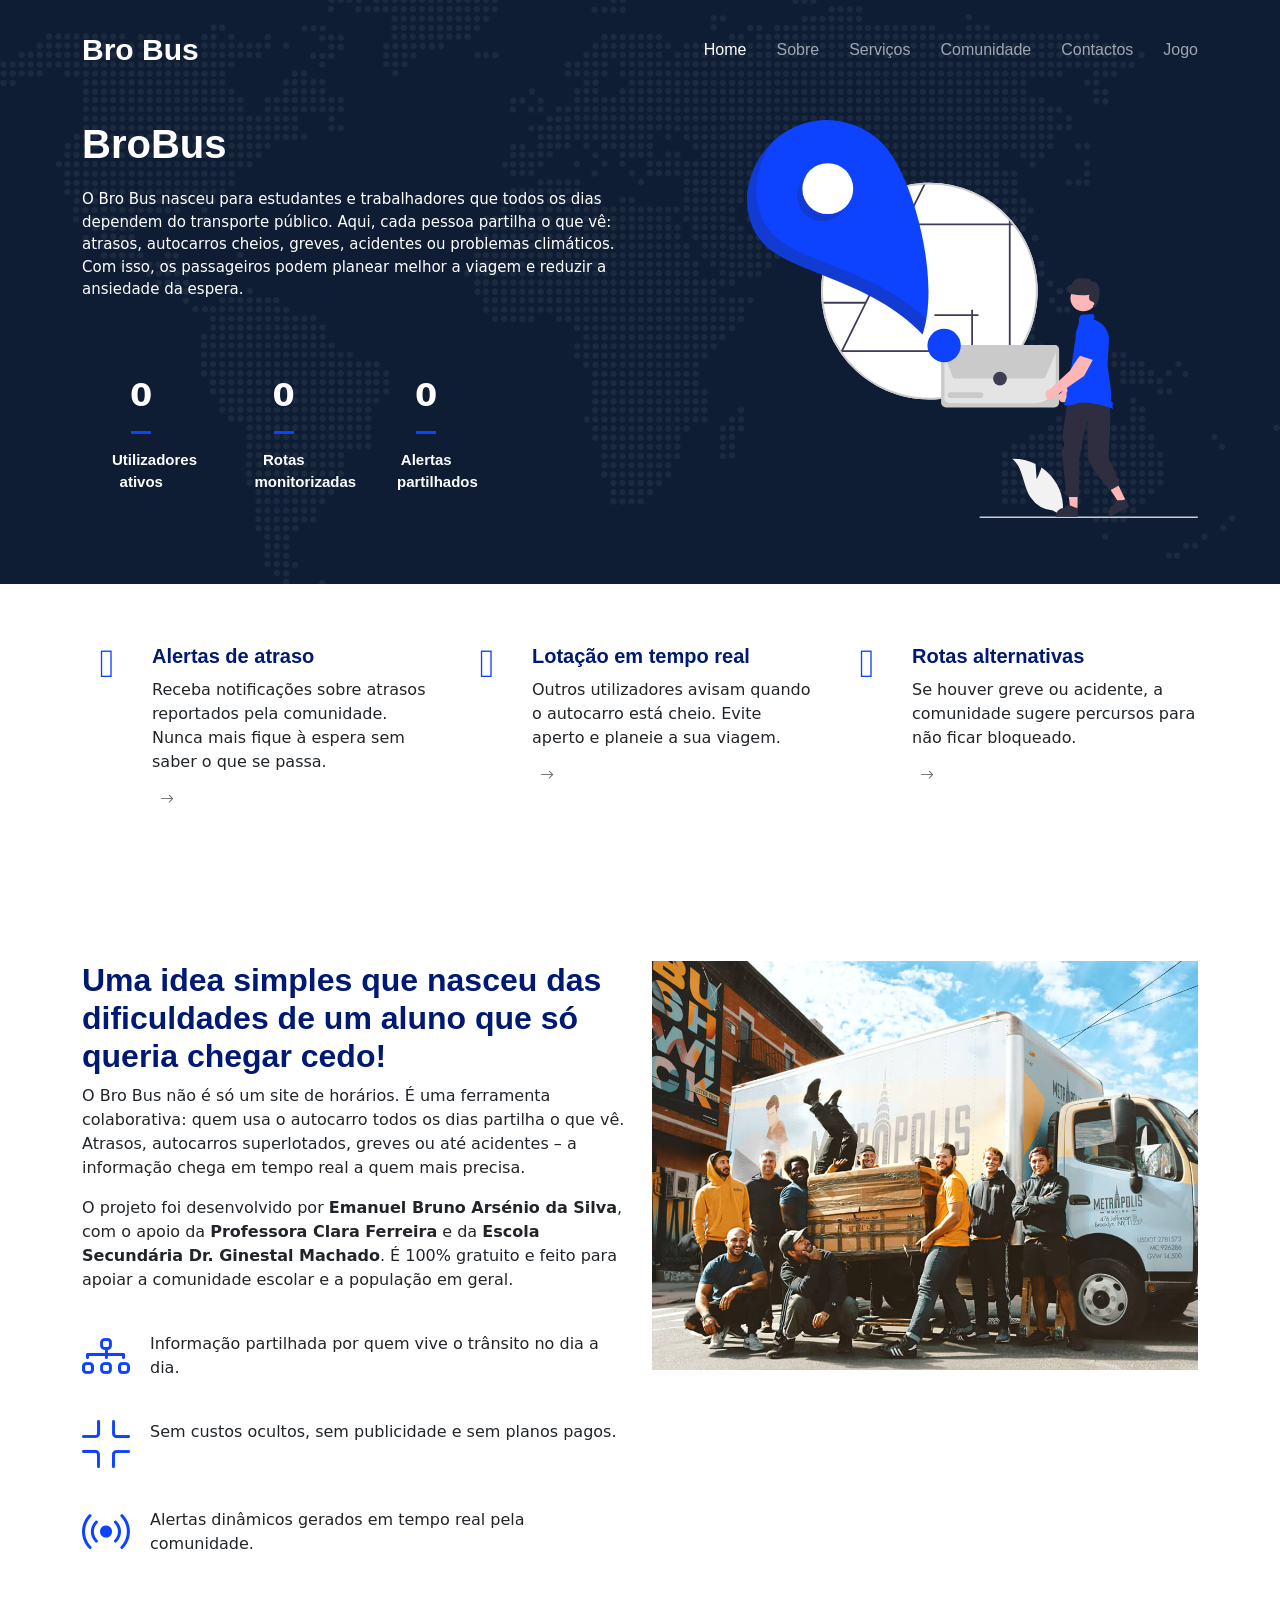
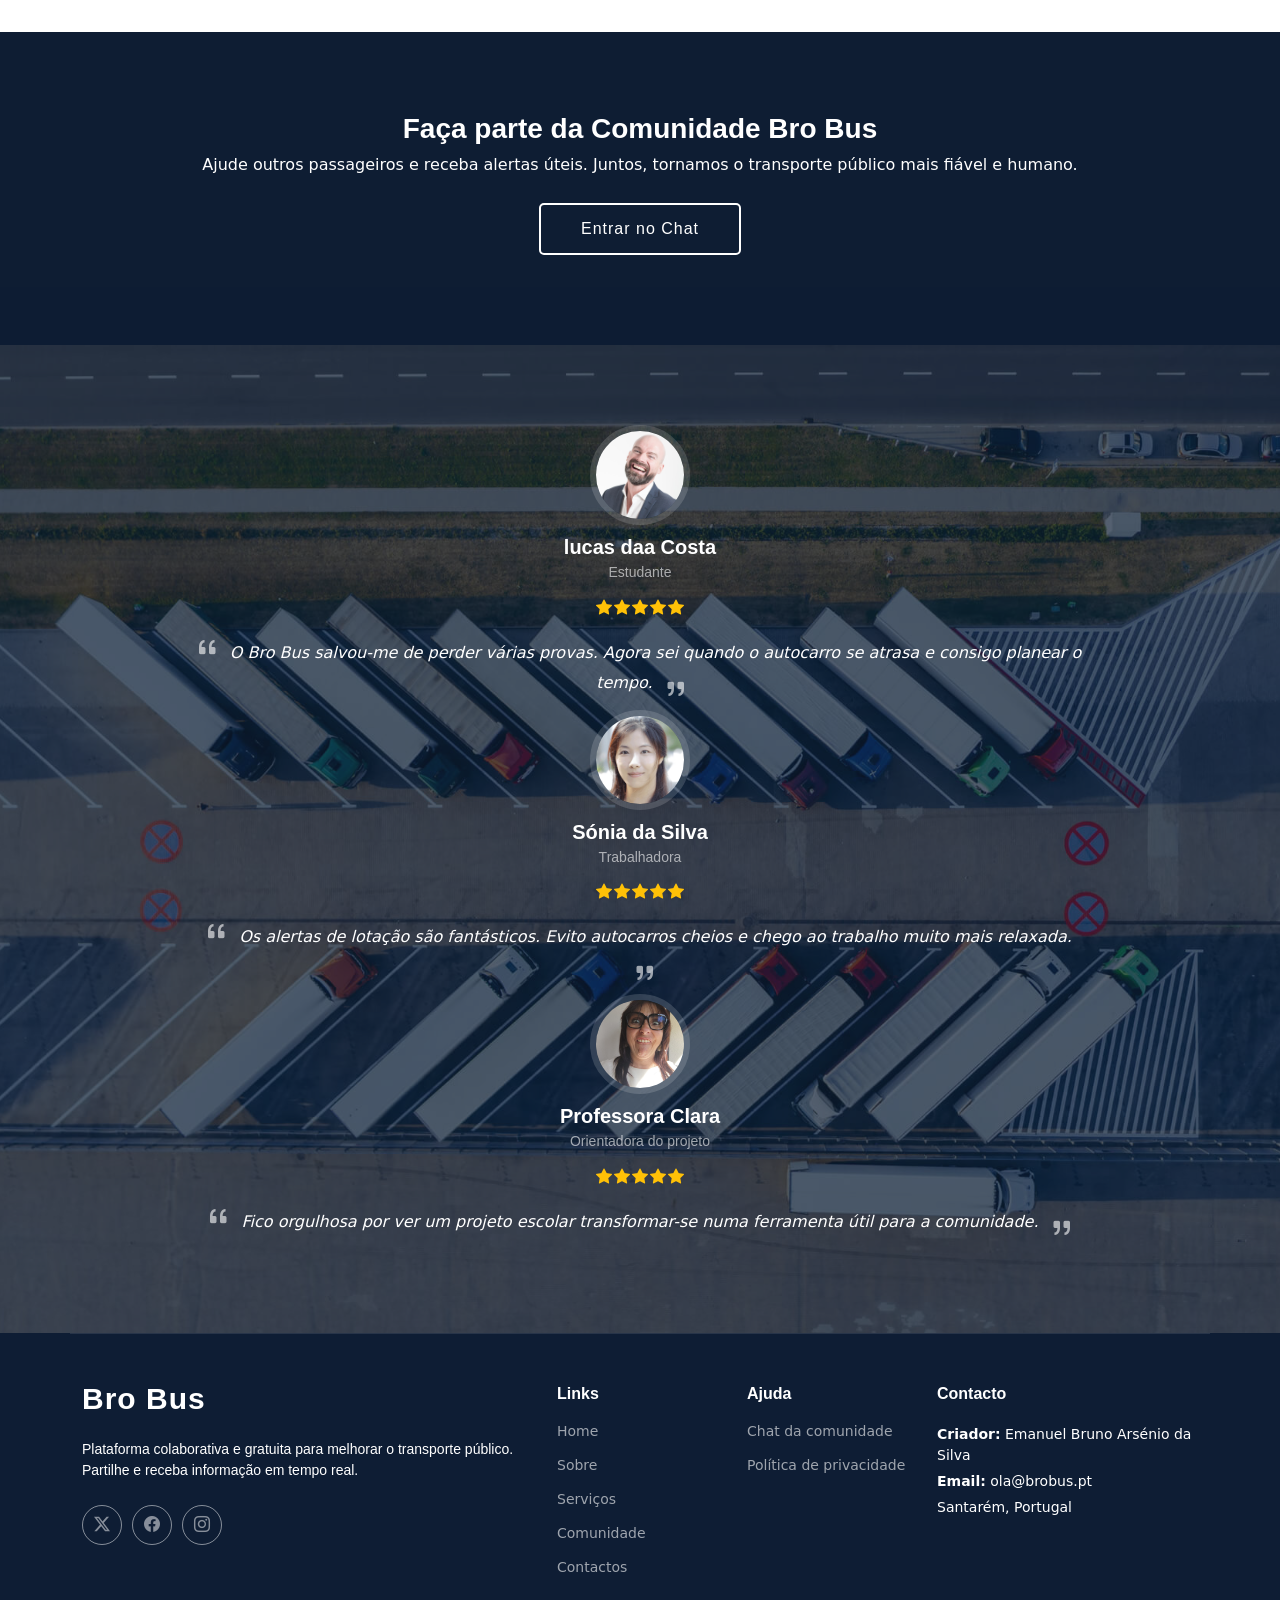
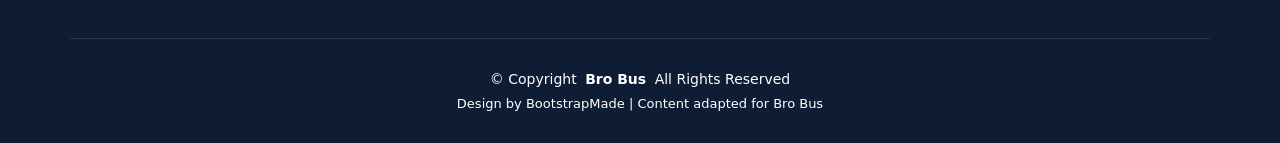
==== commit 0ecaaf07: "Update index.html" ====
--- a/index.html
+++ b/index.html
@@ -176,7 +176,7 @@
             <div class="swiper-slide">
               <div class="testimonial-item">
                 <img src="img/testimonials/testimonials-1.jpg" class="testimonial-img" alt="">
-                <h3>Mariana Costa</h3>
+                <h3>lucas daa Costa</h3>
                 <h4>Estudante</h4>
                 <div class="stars"><i class="bi bi-star-fill"></i><i class="bi bi-star-fill"></i><i class="bi bi-star-fill"></i><i class="bi bi-star-fill"></i><i class="bi bi-star-fill"></i></div>
                 <p><i class="bi bi-quote quote-icon-left"></i> <span>O Bro Bus salvou-me de perder várias provas. Agora sei quando o autocarro se atrasa e consigo planear o tempo.</span> <i class="bi bi-quote quote-icon-right"></i></p>
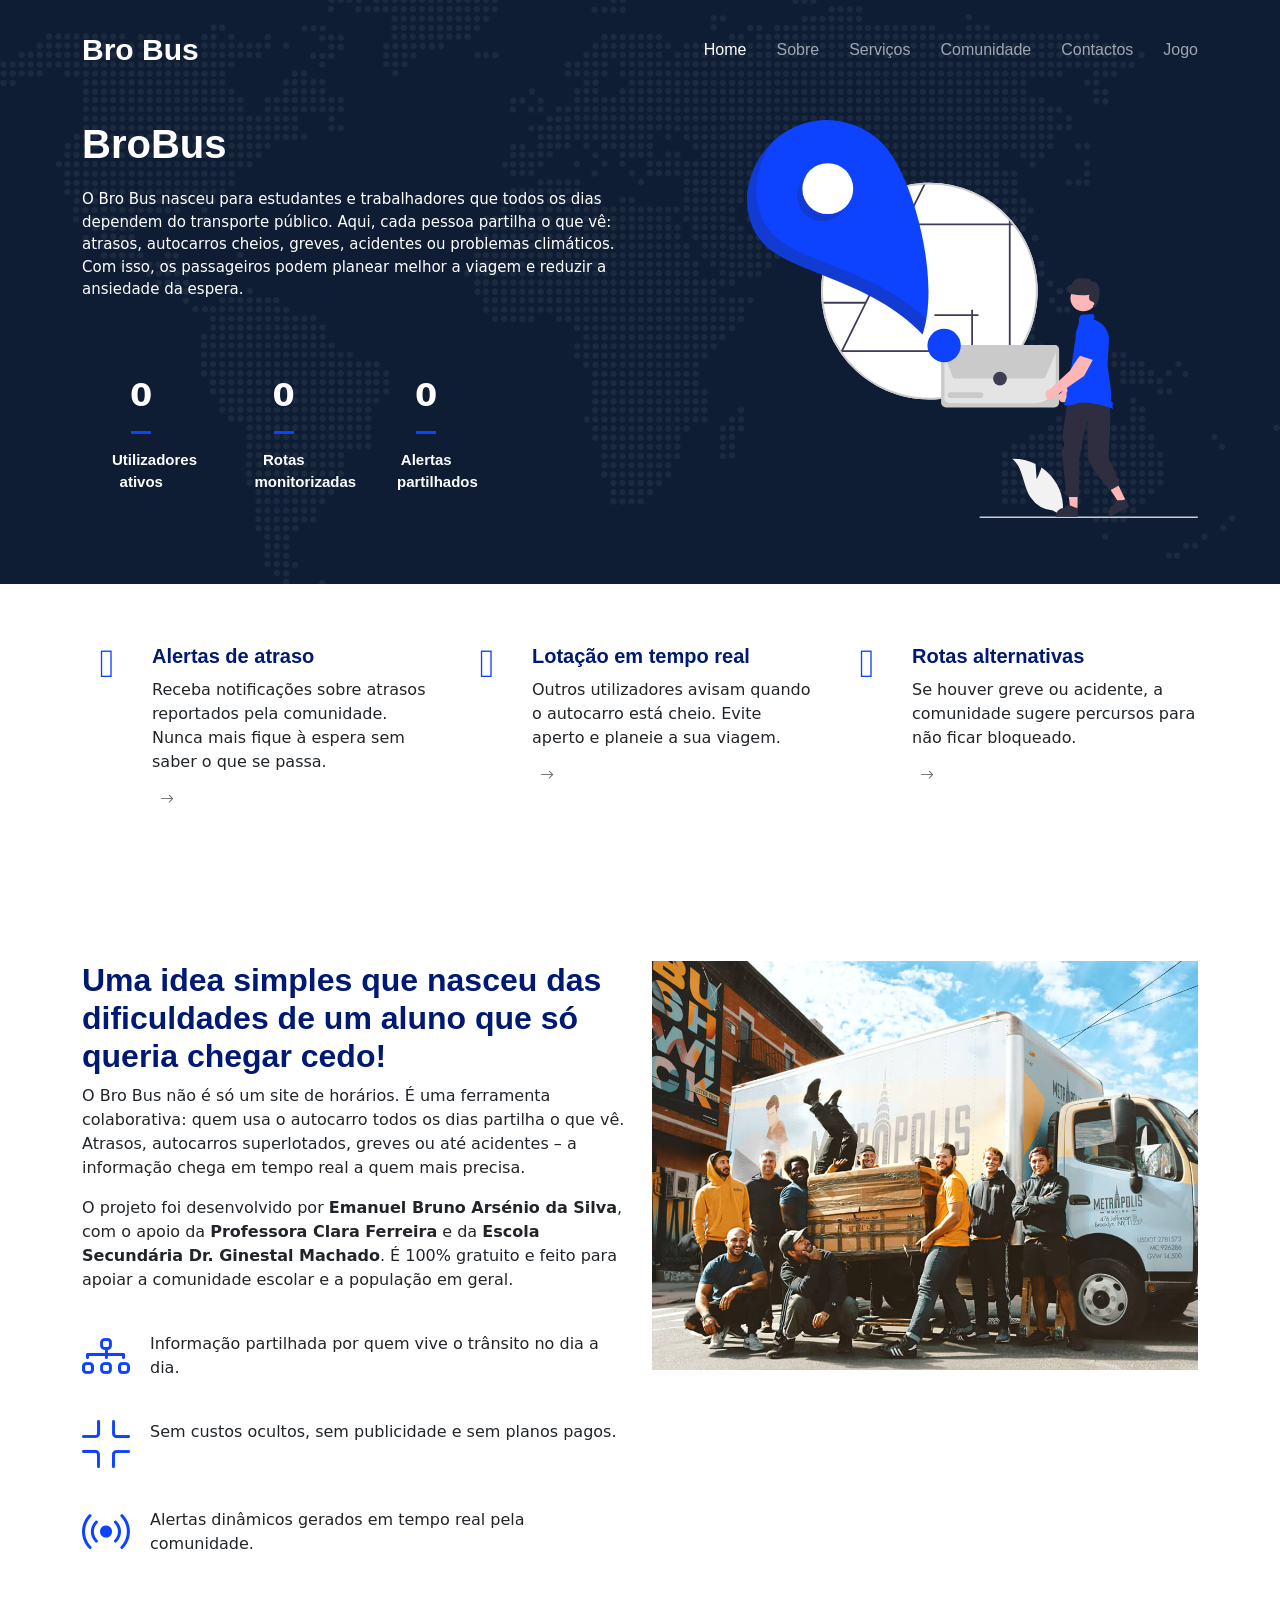
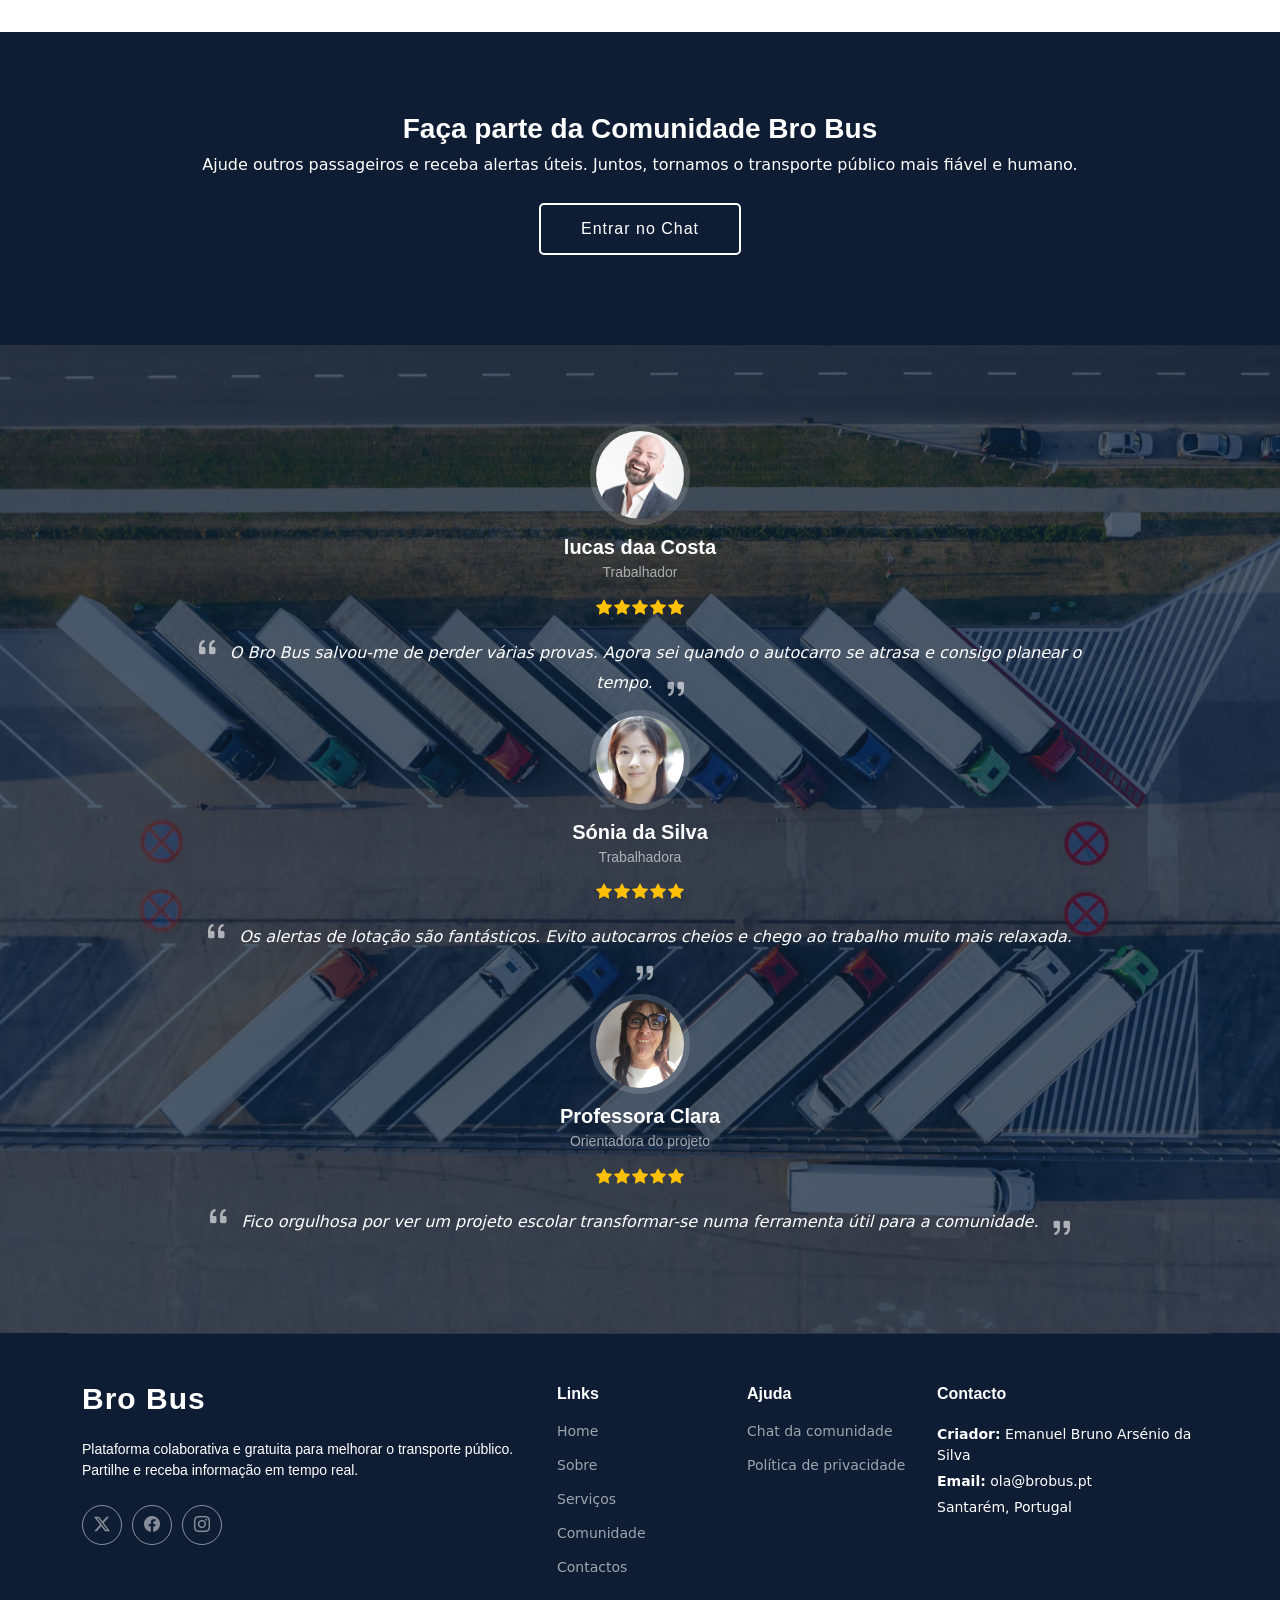
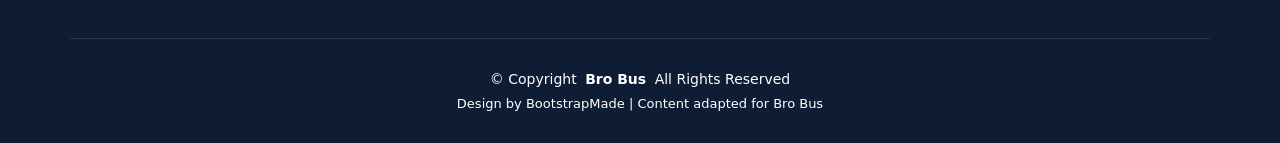
==== commit 23216d49: "Change testimonial role from 'Estudante' to 'Trabalhador'" ====
--- a/index.html
+++ b/index.html
@@ -177,7 +177,7 @@
               <div class="testimonial-item">
                 <img src="img/testimonials/testimonials-1.jpg" class="testimonial-img" alt="">
                 <h3>lucas daa Costa</h3>
-                <h4>Estudante</h4>
+                <h4>Trabalhador</h4>
                 <div class="stars"><i class="bi bi-star-fill"></i><i class="bi bi-star-fill"></i><i class="bi bi-star-fill"></i><i class="bi bi-star-fill"></i><i class="bi bi-star-fill"></i></div>
                 <p><i class="bi bi-quote quote-icon-left"></i> <span>O Bro Bus salvou-me de perder várias provas. Agora sei quando o autocarro se atrasa e consigo planear o tempo.</span> <i class="bi bi-quote quote-icon-right"></i></p>
               </div>
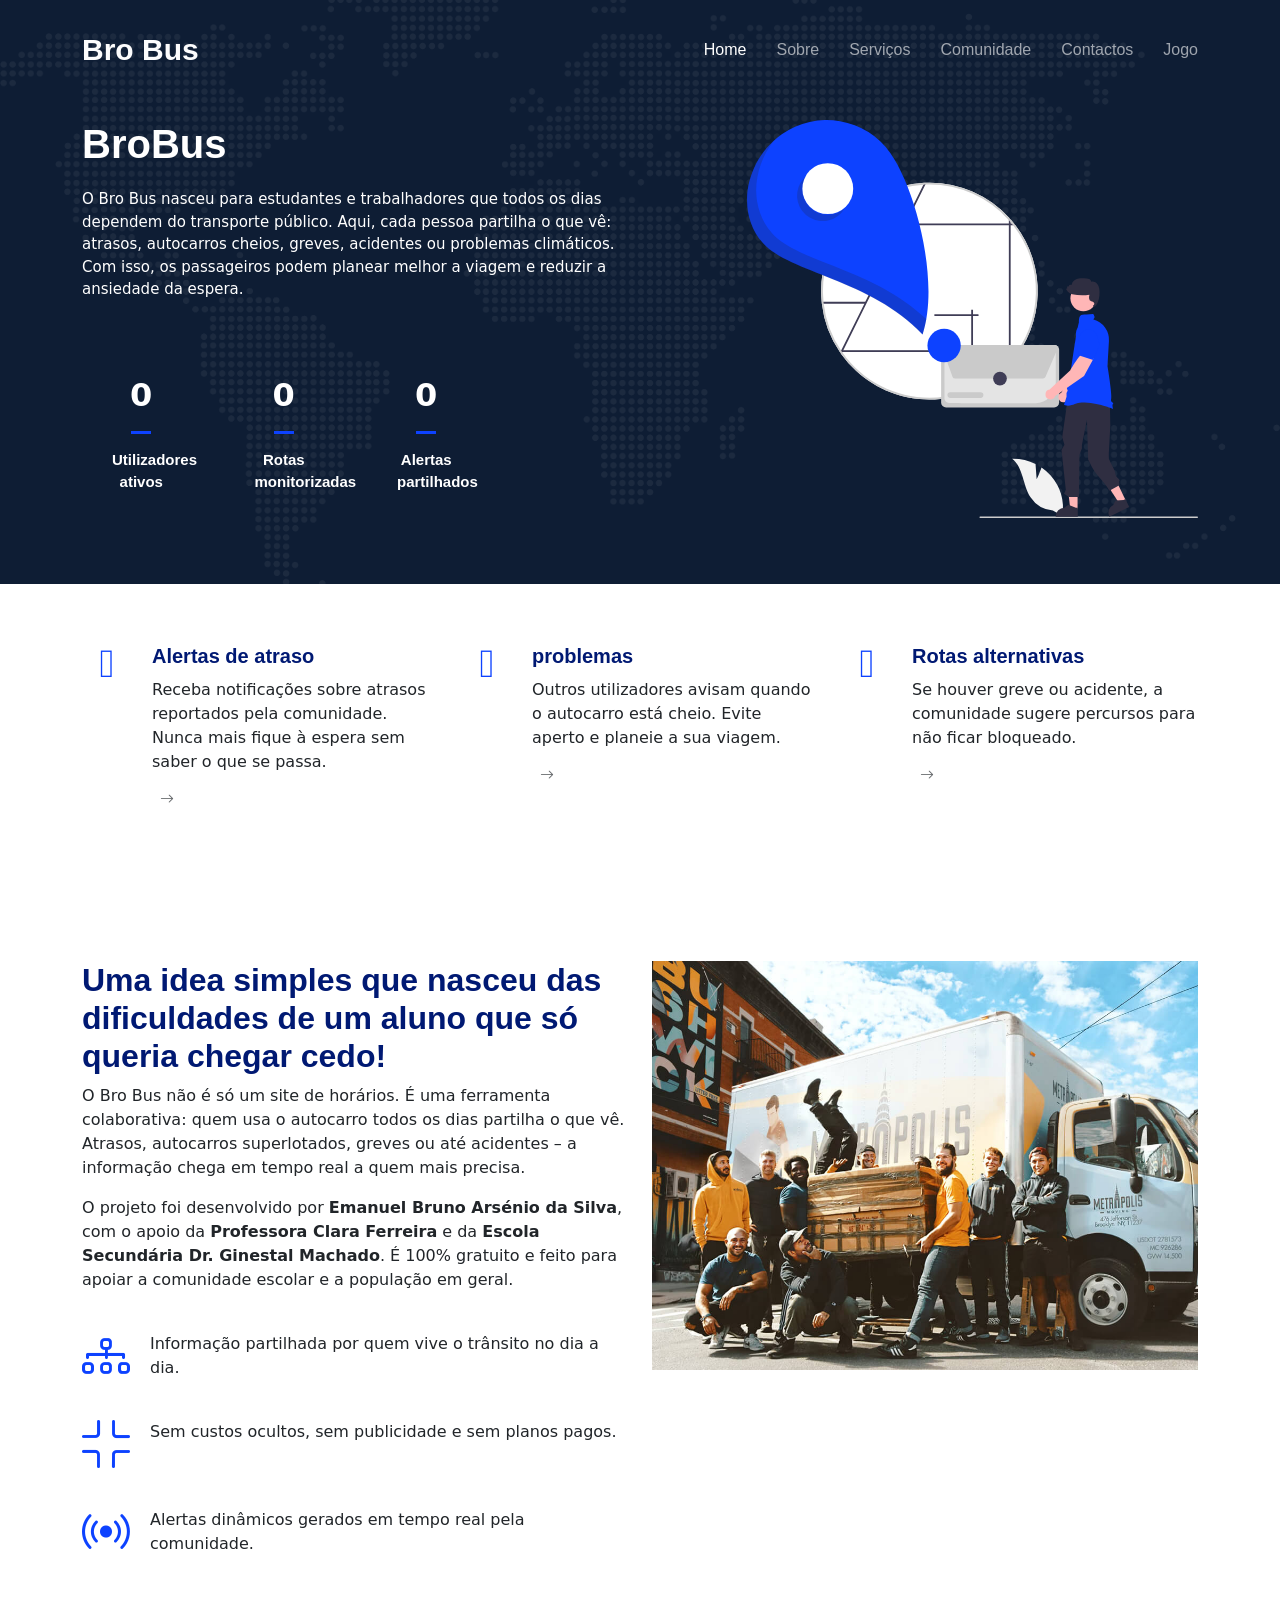
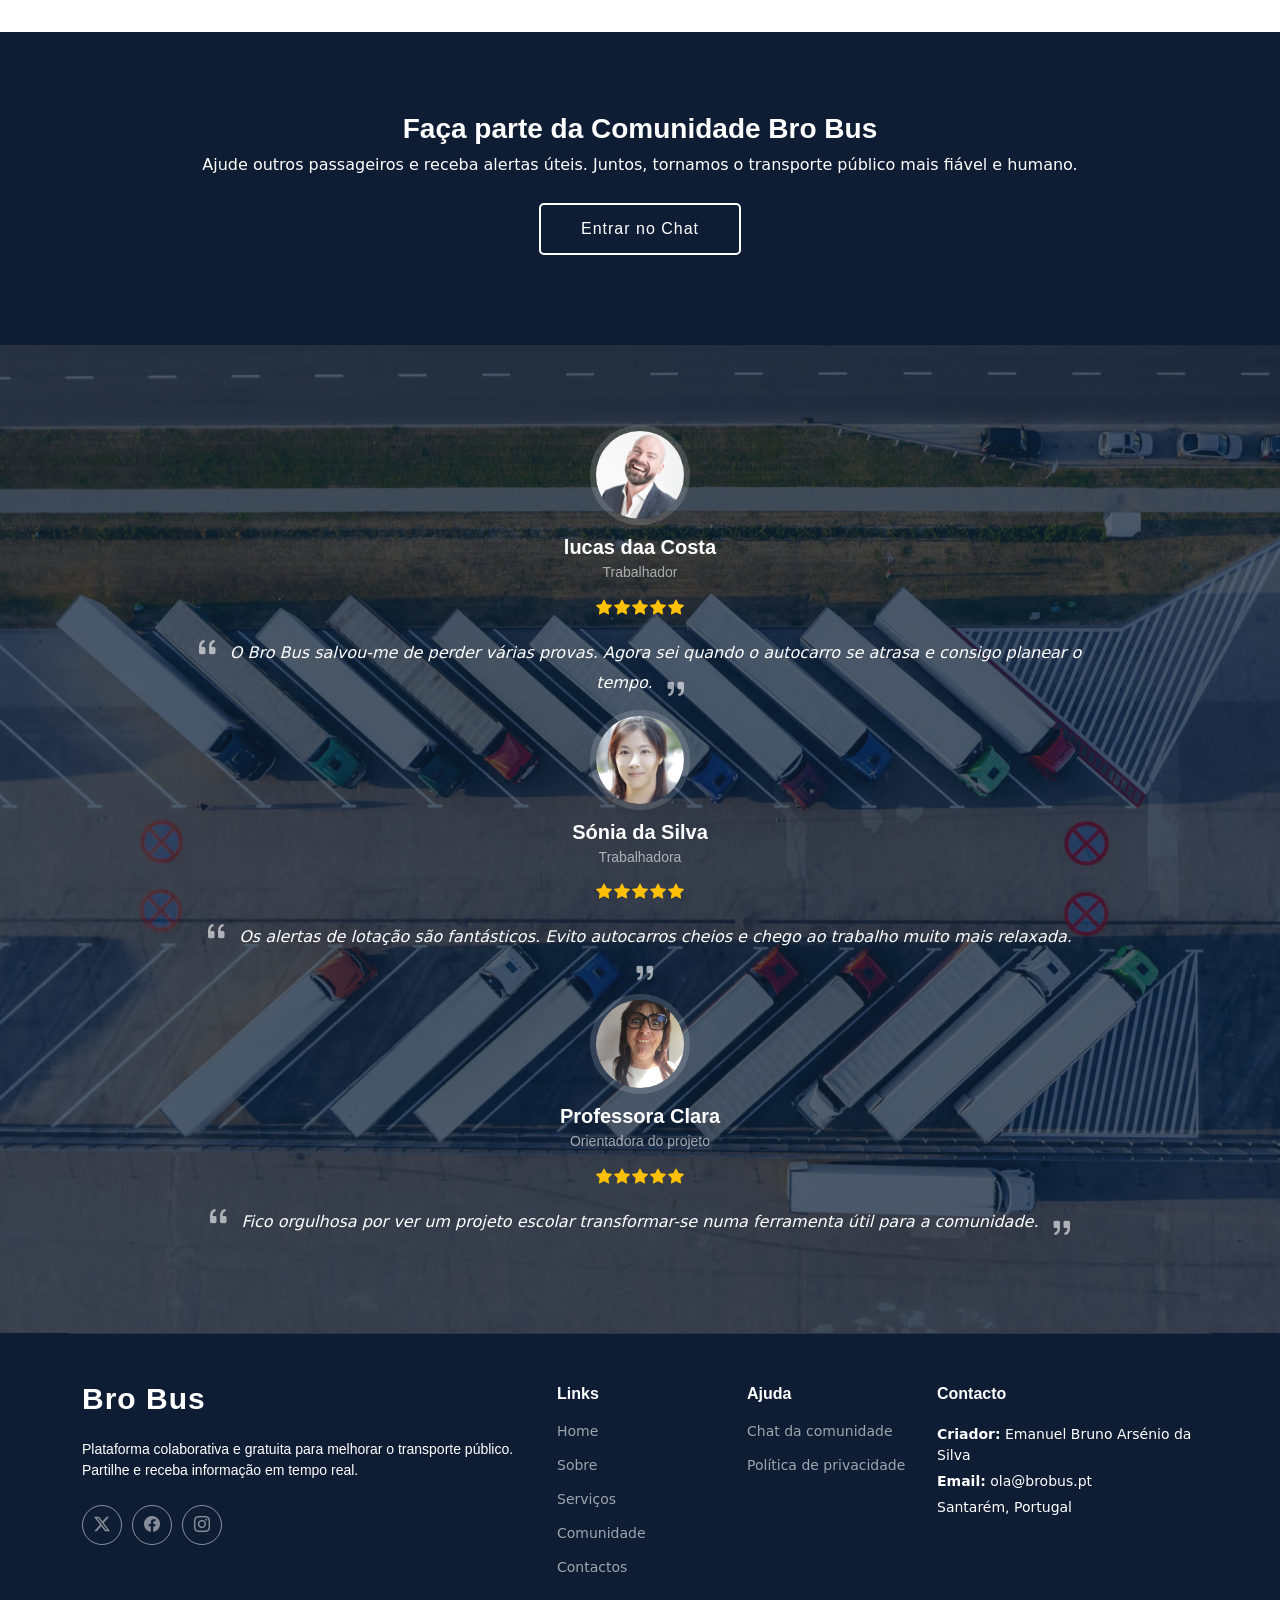
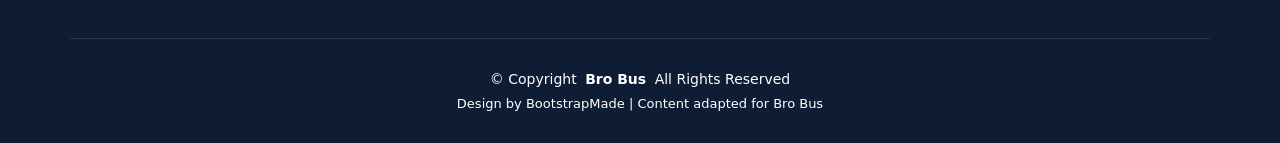
==== commit f261af91: "Change service title from 'Lotação em tempo real' to 'problemas'" ====
--- a/index.html
+++ b/index.html
@@ -97,7 +97,7 @@
           <div class="col-lg-4 col-md-6 service-item d-flex" data-aos="fade-up" data-aos-delay="200">
             <div class="icon flex-shrink-0"><i class="fa-solid fa-people-group"></i></div>
             <div>
-              <h4 class="title">Lotação em tempo real</h4>
+              <h4 class="title">problemas</h4>
               <p>Outros utilizadores avisam quando o autocarro está cheio. Evite aperto e planeie a sua viagem.</p>
               <a href="services.html" class="readmore stretched-link"><i class="bi bi-arrow-right"></i></a>
             </div>
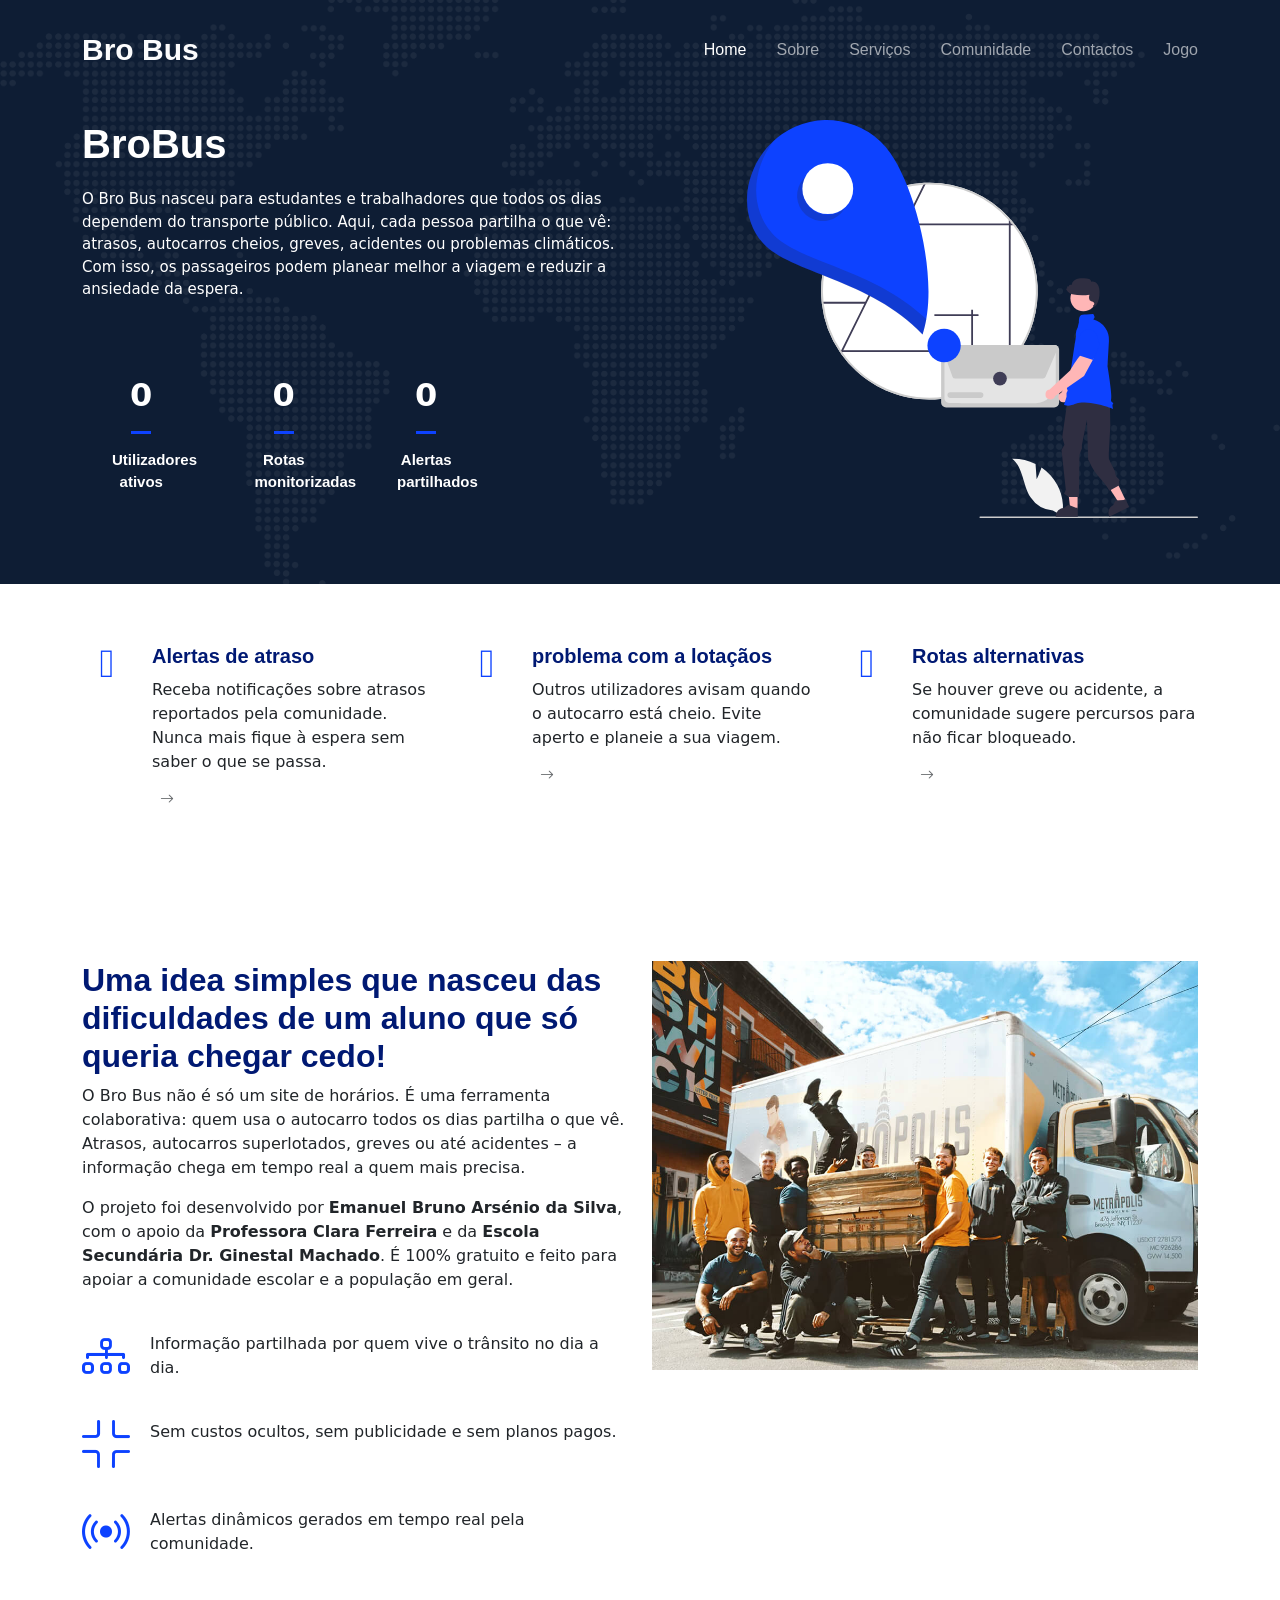
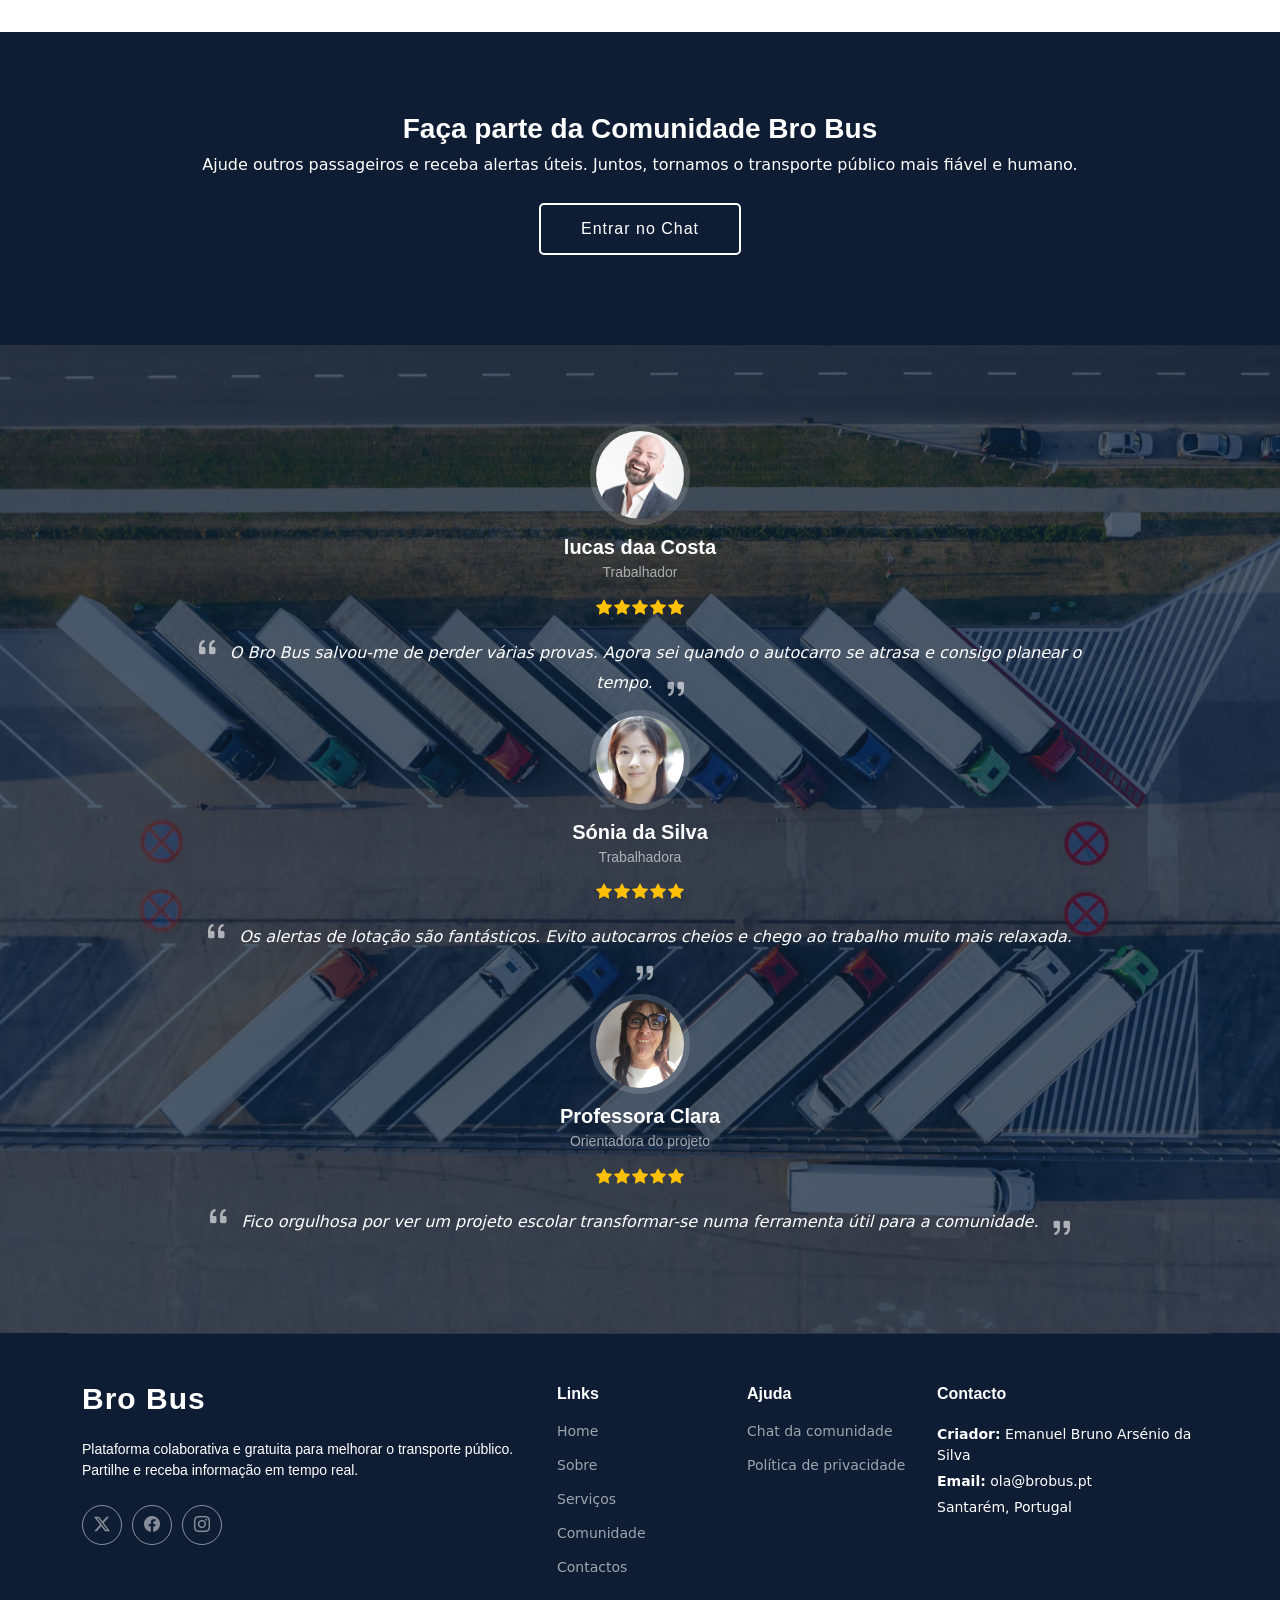
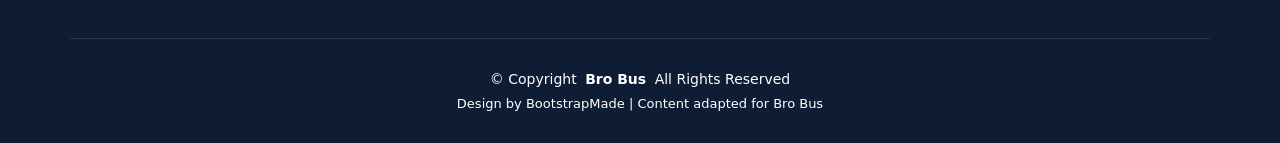
==== commit 1153a814: "Update service title from 'problemas' to 'problema com a lotaçãos'" ====
--- a/index.html
+++ b/index.html
@@ -97,7 +97,7 @@
           <div class="col-lg-4 col-md-6 service-item d-flex" data-aos="fade-up" data-aos-delay="200">
             <div class="icon flex-shrink-0"><i class="fa-solid fa-people-group"></i></div>
             <div>
-              <h4 class="title">problemas</h4>
+              <h4 class="title">problema com a lotaçãos</h4>
               <p>Outros utilizadores avisam quando o autocarro está cheio. Evite aperto e planeie a sua viagem.</p>
               <a href="services.html" class="readmore stretched-link"><i class="bi bi-arrow-right"></i></a>
             </div>
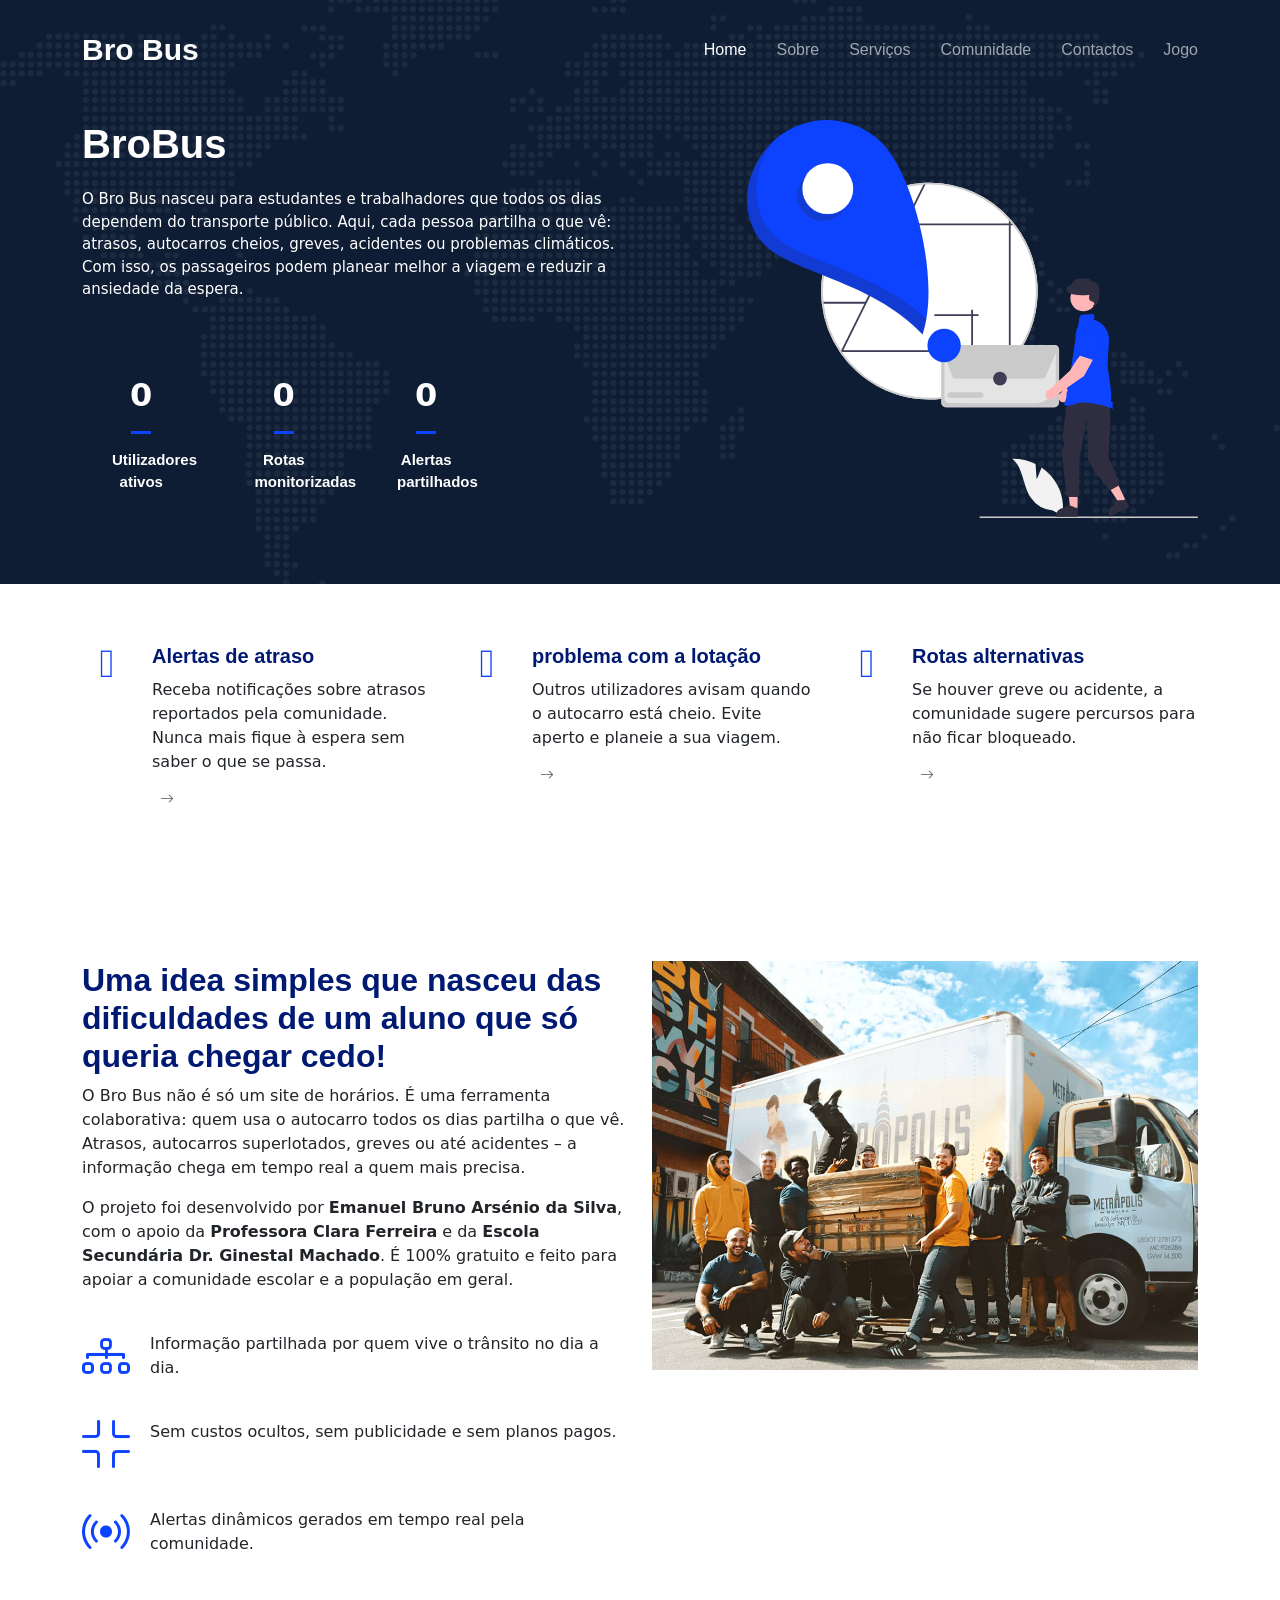
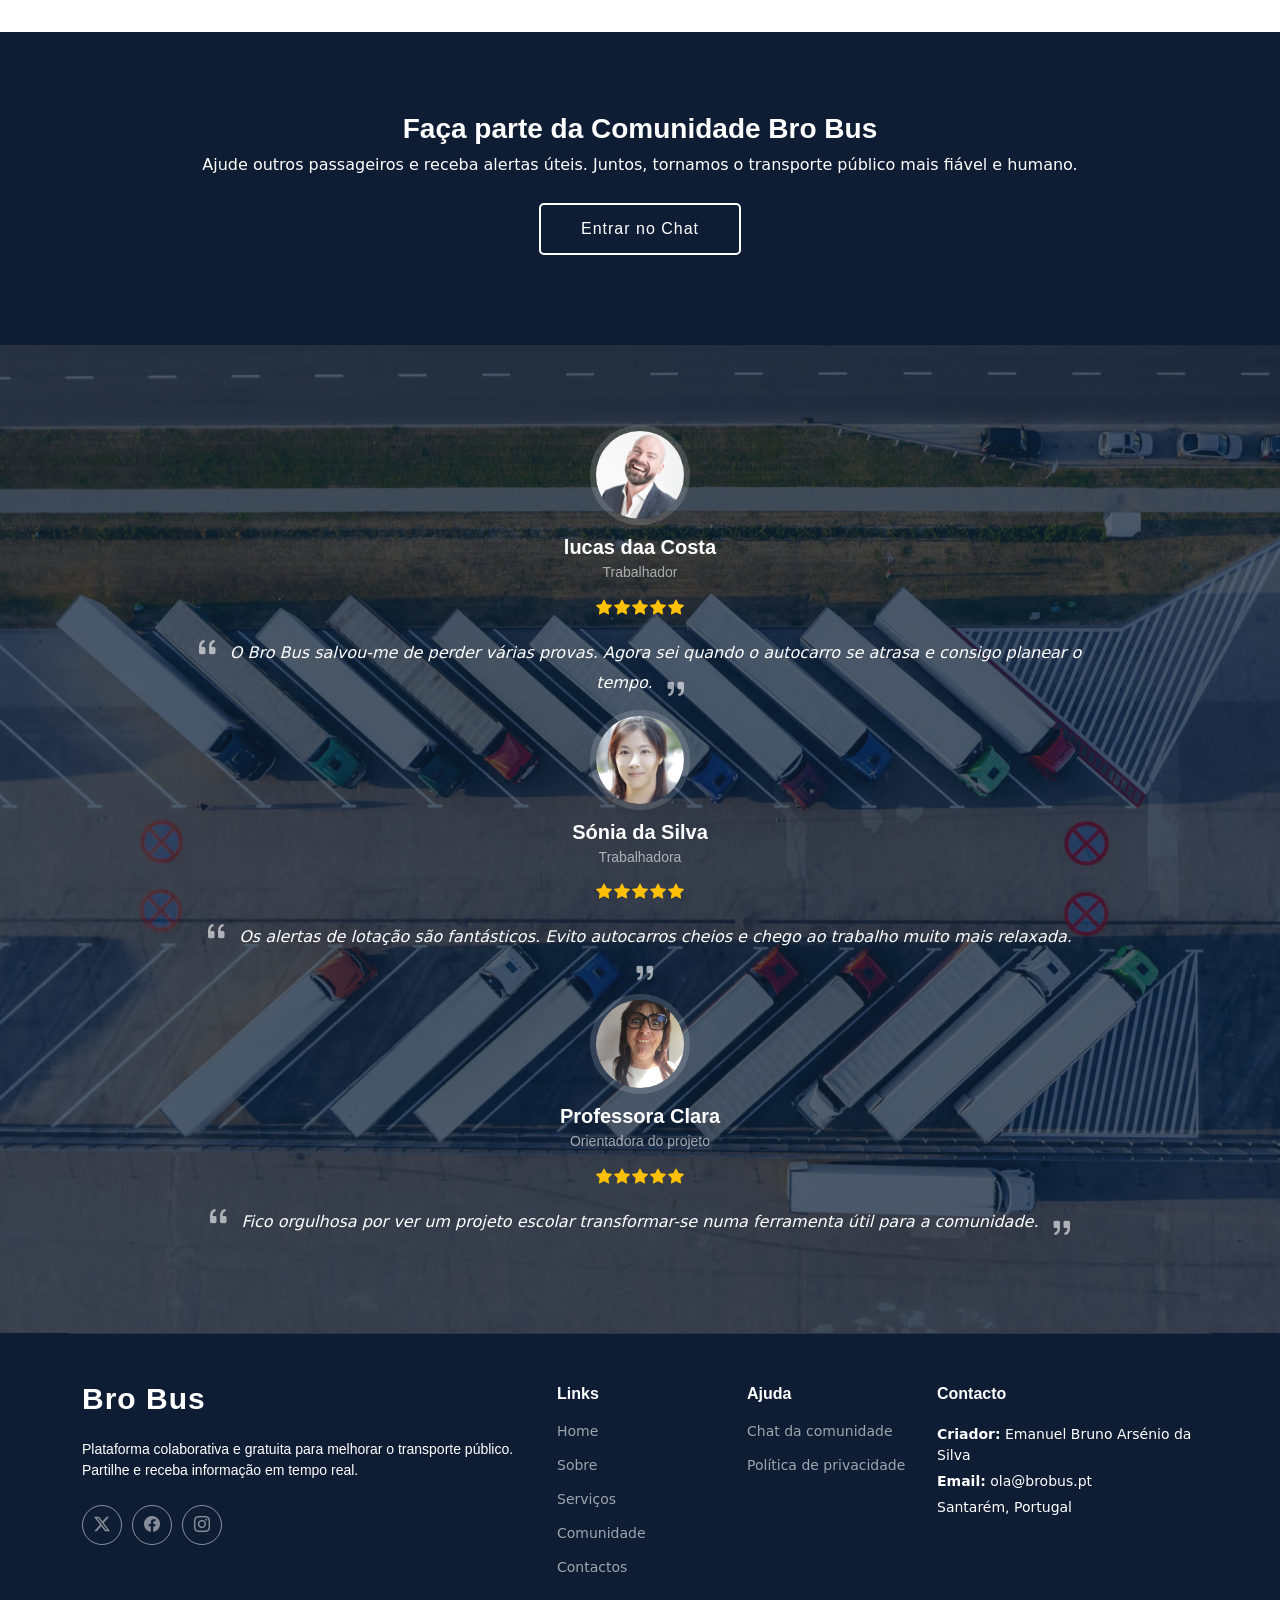
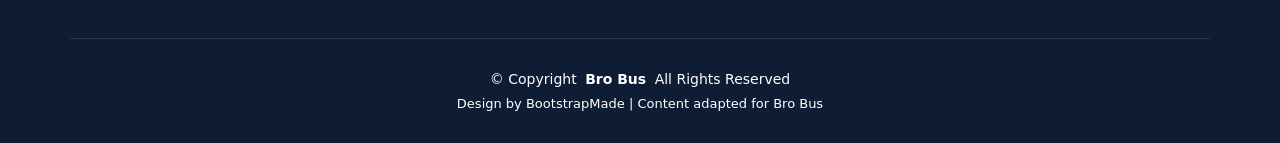
==== commit ba4bbbb7: "Fix typo in service title from 'lotaçãos' to 'lotação'" ====
--- a/index.html
+++ b/index.html
@@ -97,7 +97,7 @@
           <div class="col-lg-4 col-md-6 service-item d-flex" data-aos="fade-up" data-aos-delay="200">
             <div class="icon flex-shrink-0"><i class="fa-solid fa-people-group"></i></div>
             <div>
-              <h4 class="title">problema com a lotaçãos</h4>
+              <h4 class="title">problema com a lotação</h4>
               <p>Outros utilizadores avisam quando o autocarro está cheio. Evite aperto e planeie a sua viagem.</p>
               <a href="services.html" class="readmore stretched-link"><i class="bi bi-arrow-right"></i></a>
             </div>
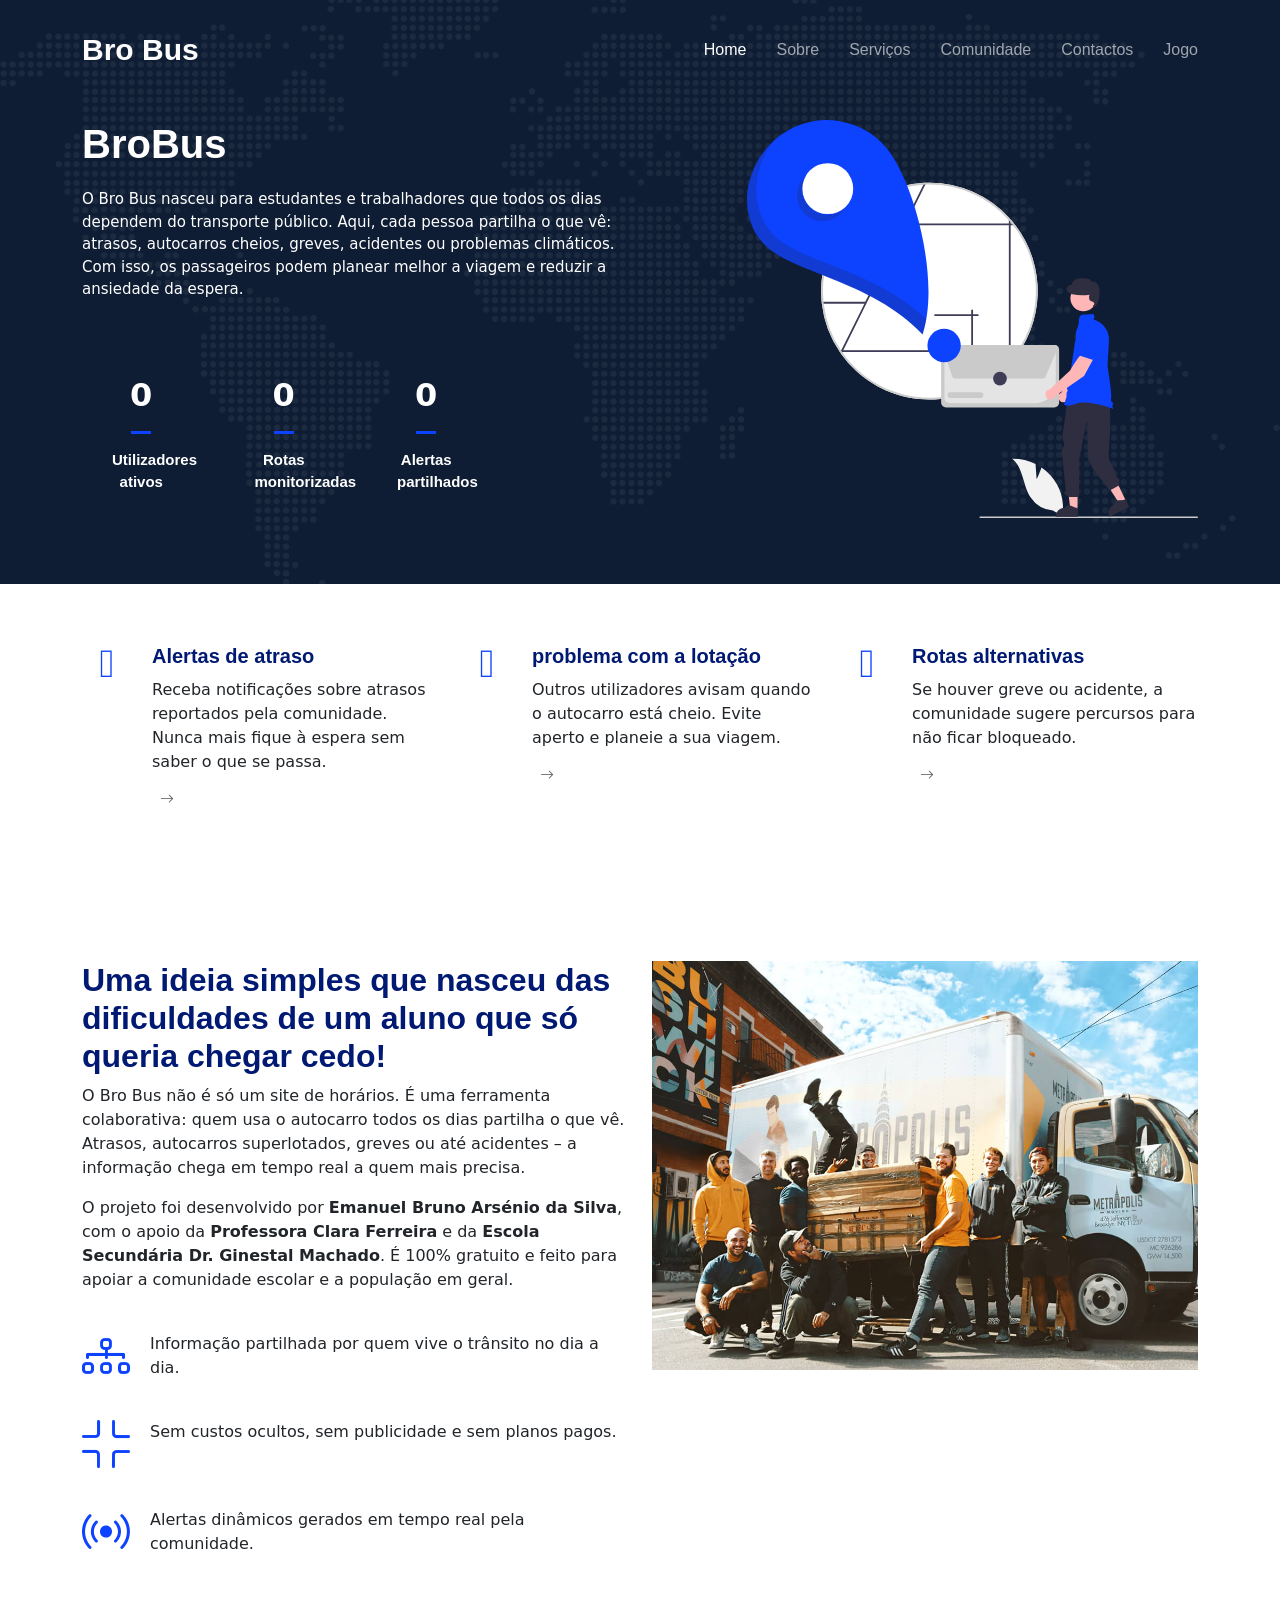
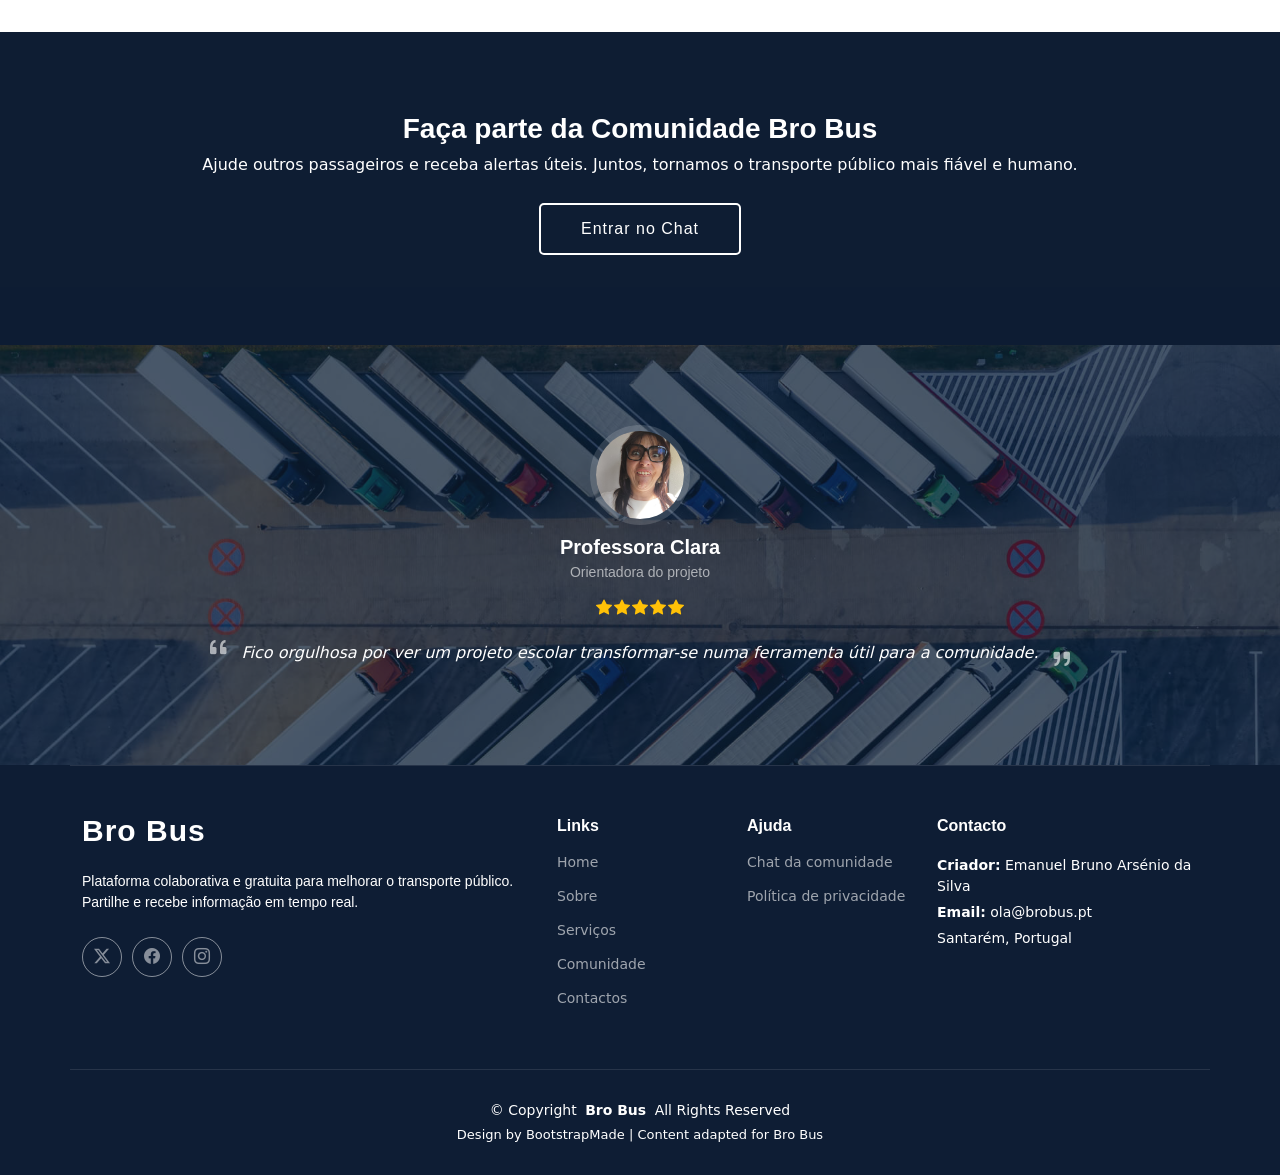
==== commit ecdaf7fb: "Fix spelling and grammar errors in index.html Corrected spelling and grammar in multiple sections of" ====
--- a/index.html
+++ b/index.html
@@ -121,7 +121,7 @@
             <img src="img/about.jpg" class="img-fluid" alt="Sobre o Bro Bus">
           </div>
           <div class="col-lg-6 content order-last order-lg-first" data-aos="fade-up" data-aos-delay="100">
-            <h3>Uma idea simples que nasceu das dificuldades de um aluno que só queria chegar cedo!</h3>
+            <h3>Uma ideia simples que nasceu das dificuldades de um aluno que só queria chegar cedo!</h3>
             <p>
               O Bro Bus não é só um site de horários. É uma ferramenta colaborativa: quem usa o autocarro todos os dias partilha o que vê. Atrasos, autocarros superlotados, greves ou até acidentes – a informação chega em tempo real a quem mais precisa.
             </p>
@@ -159,12 +159,10 @@
         <div class="swiper init-swiper">
           <script type="application/json" class="swiper-config">
             {
-              "loop": true,
+              "loop": false,
               "speed": 600,
-              "autoplay": {
-                "delay": 5000
-              },
-              "slidesPerView": "auto",
+              "autoplay": false,
+              "slidesPerView": 1,
               "pagination": {
                 "el": ".swiper-pagination",
                 "type": "bullets",
@@ -175,24 +173,6 @@
           <div class="swiper-wrapper">
             <div class="swiper-slide">
               <div class="testimonial-item">
-                <img src="img/testimonials/testimonials-1.jpg" class="testimonial-img" alt="">
-                <h3>lucas daa Costa</h3>
-                <h4>Trabalhador</h4>
-                <div class="stars"><i class="bi bi-star-fill"></i><i class="bi bi-star-fill"></i><i class="bi bi-star-fill"></i><i class="bi bi-star-fill"></i><i class="bi bi-star-fill"></i></div>
-                <p><i class="bi bi-quote quote-icon-left"></i> <span>O Bro Bus salvou-me de perder várias provas. Agora sei quando o autocarro se atrasa e consigo planear o tempo.</span> <i class="bi bi-quote quote-icon-right"></i></p>
-              </div>
-            </div>
-            <div class="swiper-slide">
-              <div class="testimonial-item">
-                <img src="img/testimonials/testimonials-2.jpg" class="testimonial-img" alt="">
-                <h3>Sónia da Silva</h3>
-                <h4>Trabalhadora</h4>
-                <div class="stars"><i class="bi bi-star-fill"></i><i class="bi bi-star-fill"></i><i class="bi bi-star-fill"></i><i class="bi bi-star-fill"></i><i class="bi bi-star-fill"></i></div>
-                <p><i class="bi bi-quote quote-icon-left"></i> <span>Os alertas de lotação são fantásticos. Evito autocarros cheios e chego ao trabalho muito mais relaxada.</span> <i class="bi bi-quote quote-icon-right"></i></p>
-              </div>
-            </div>
-            <div class="swiper-slide">
-              <div class="testimonial-item">
                 <img src="img/testimonials/clara,jpeg.jpeg" class="testimonial-img" alt="Professora Clara">
                 <h3>Professora Clara</h3>
                 <h4>Orientadora do projeto</h4>
@@ -213,7 +193,7 @@
       <div class="row gy-4">
         <div class="col-lg-5 col-md-12 footer-about">
           <a href="index.html" class="logo d-flex align-items-center"><span class="sitename">Bro Bus</span></a>
-          <p>Plataforma colaborativa e gratuita para melhorar o transporte público. Partilhe e receba informação em tempo real.</p>
+          <p>Plataforma colaborativa e gratuita para melhorar o transporte público. Partilhe e recebe informação em tempo real.</p>
           <div class="social-links d-flex mt-4">
             <a href="#"><i class="bi bi-twitter-x"></i></a>
             <a href="#"><i class="bi bi-facebook"></i></a>
